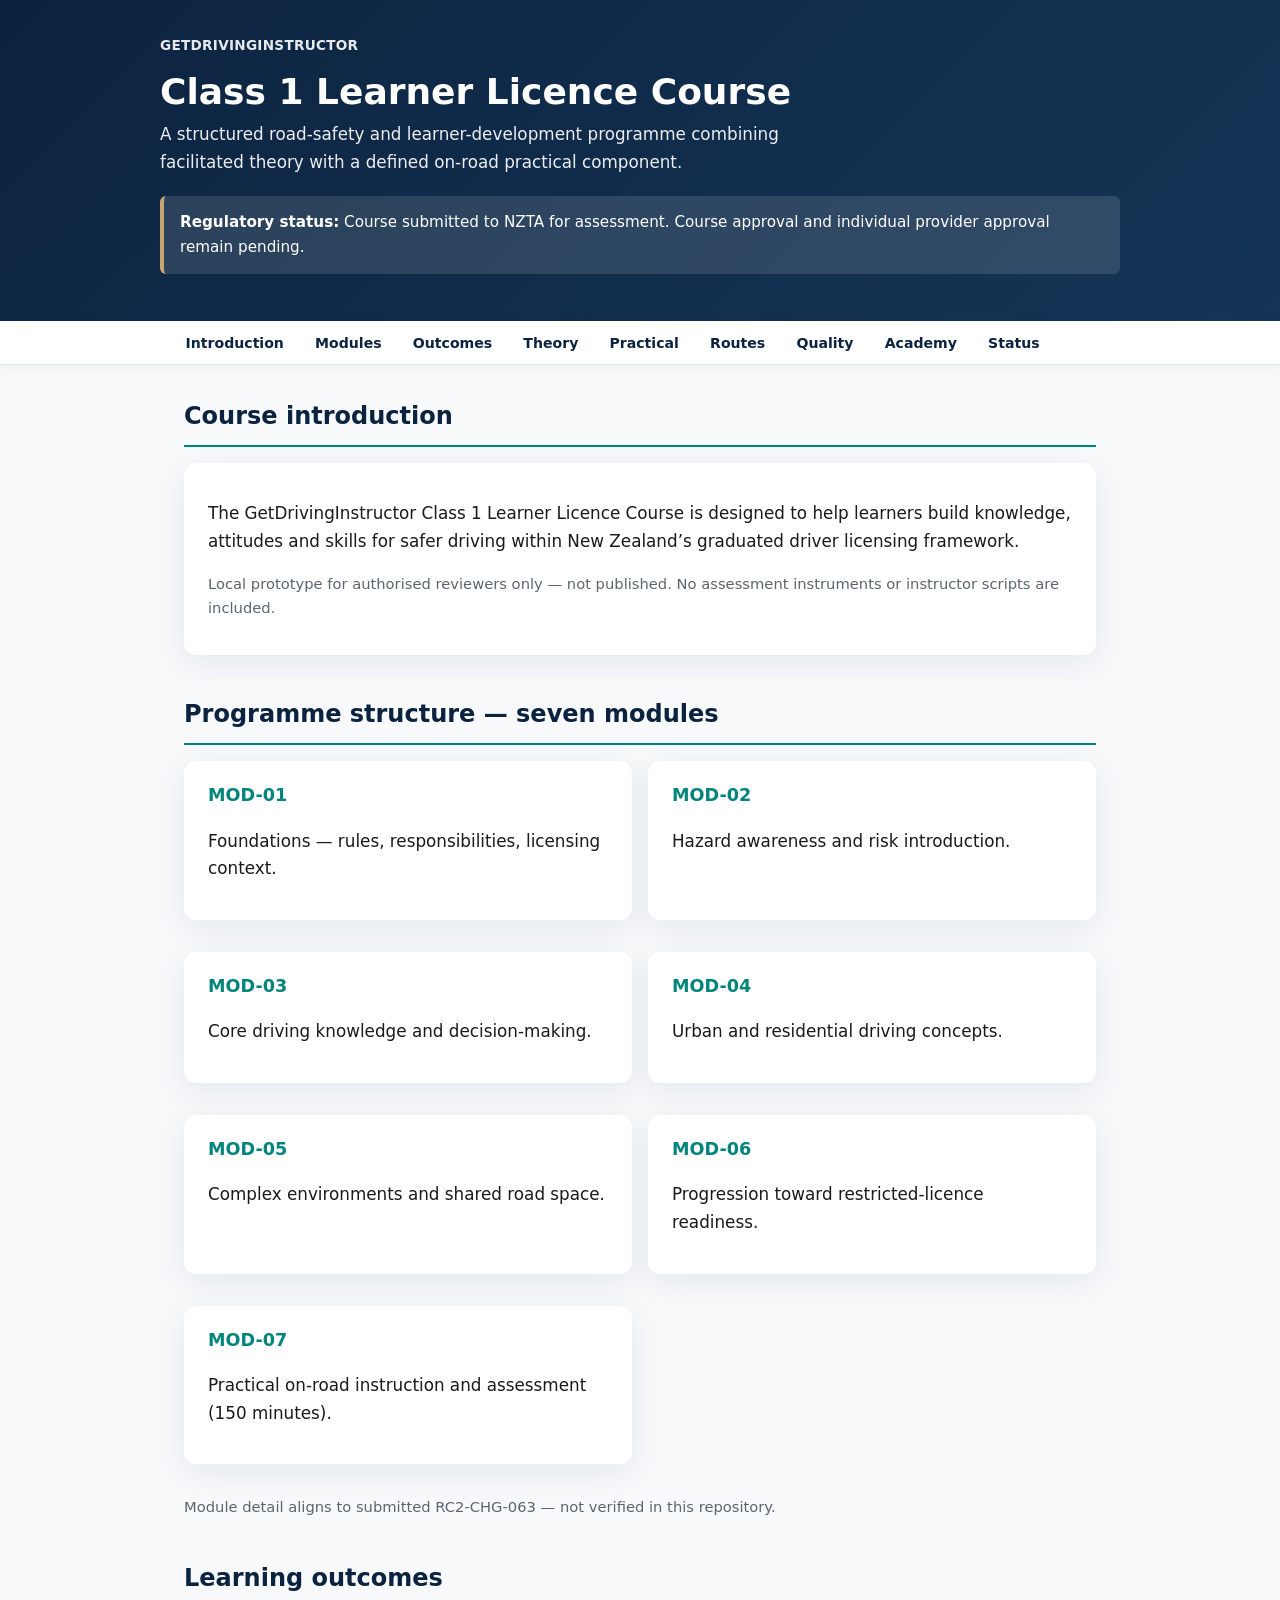
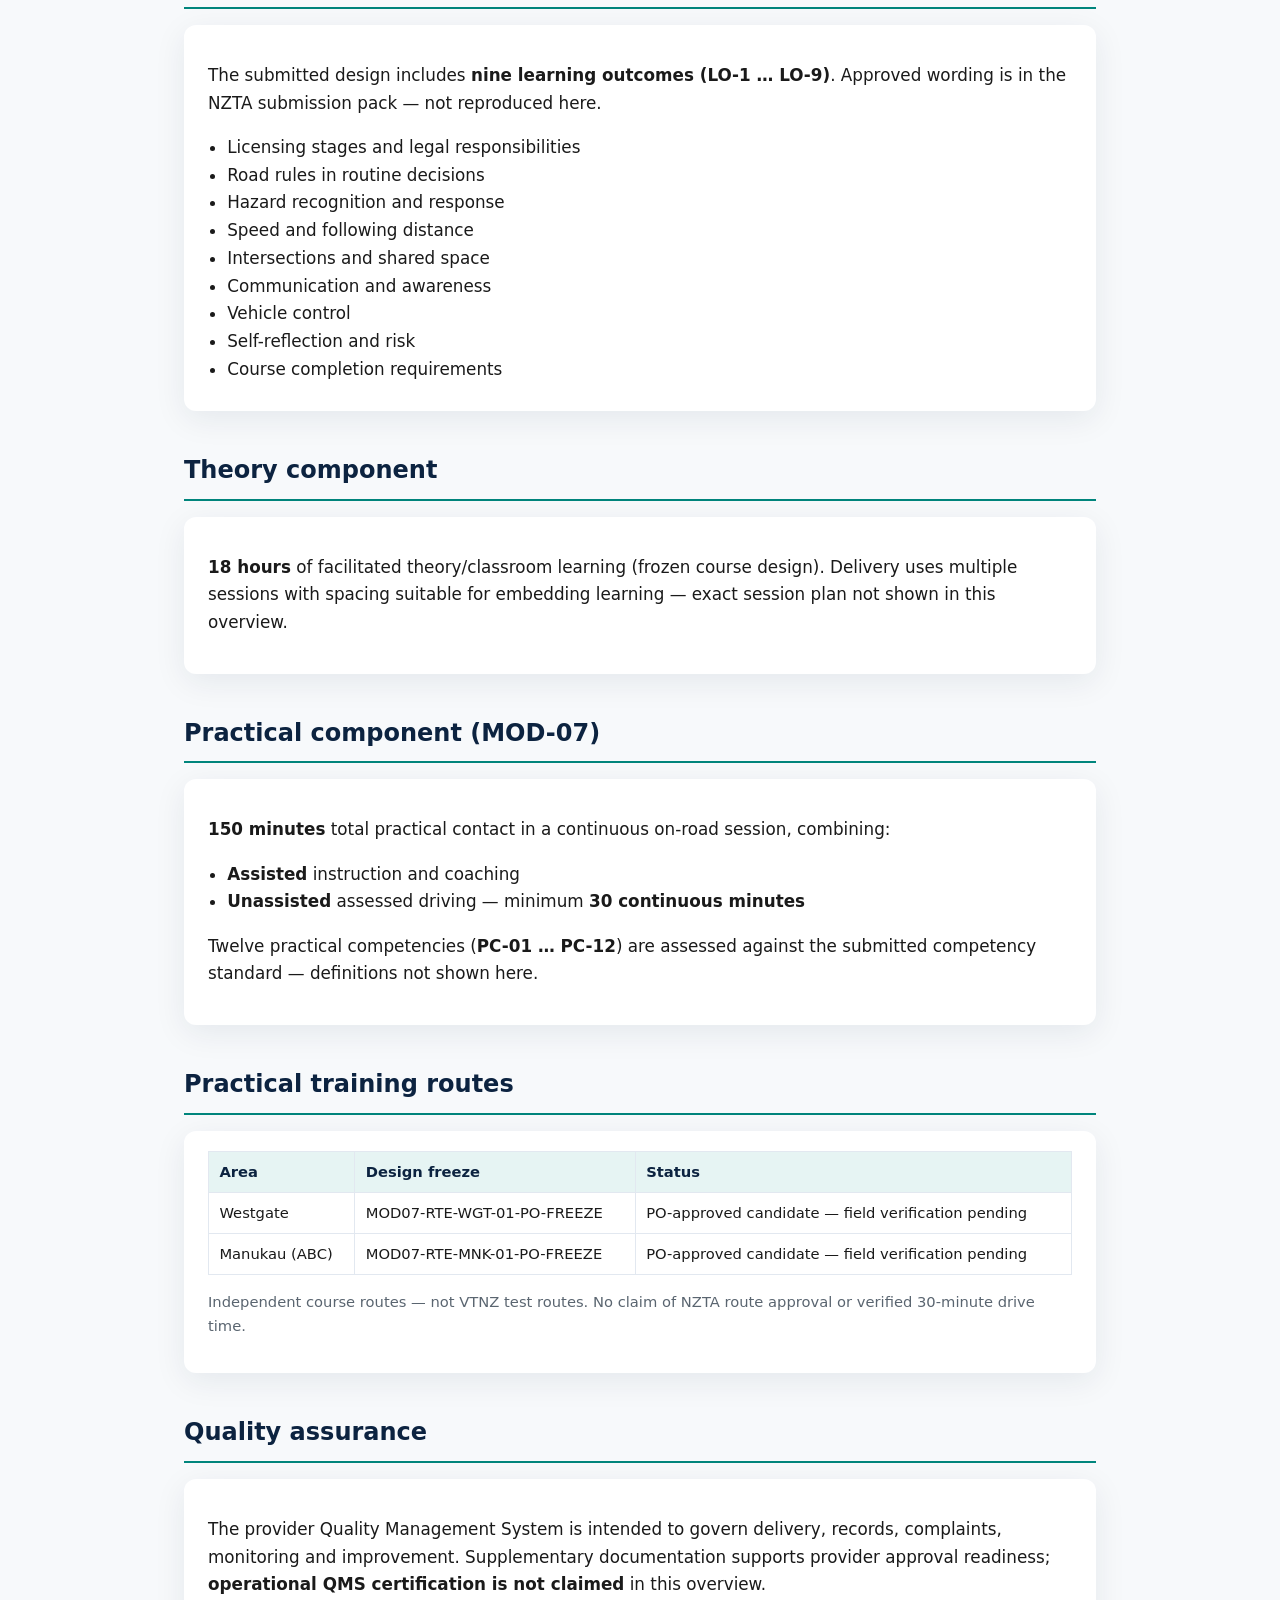
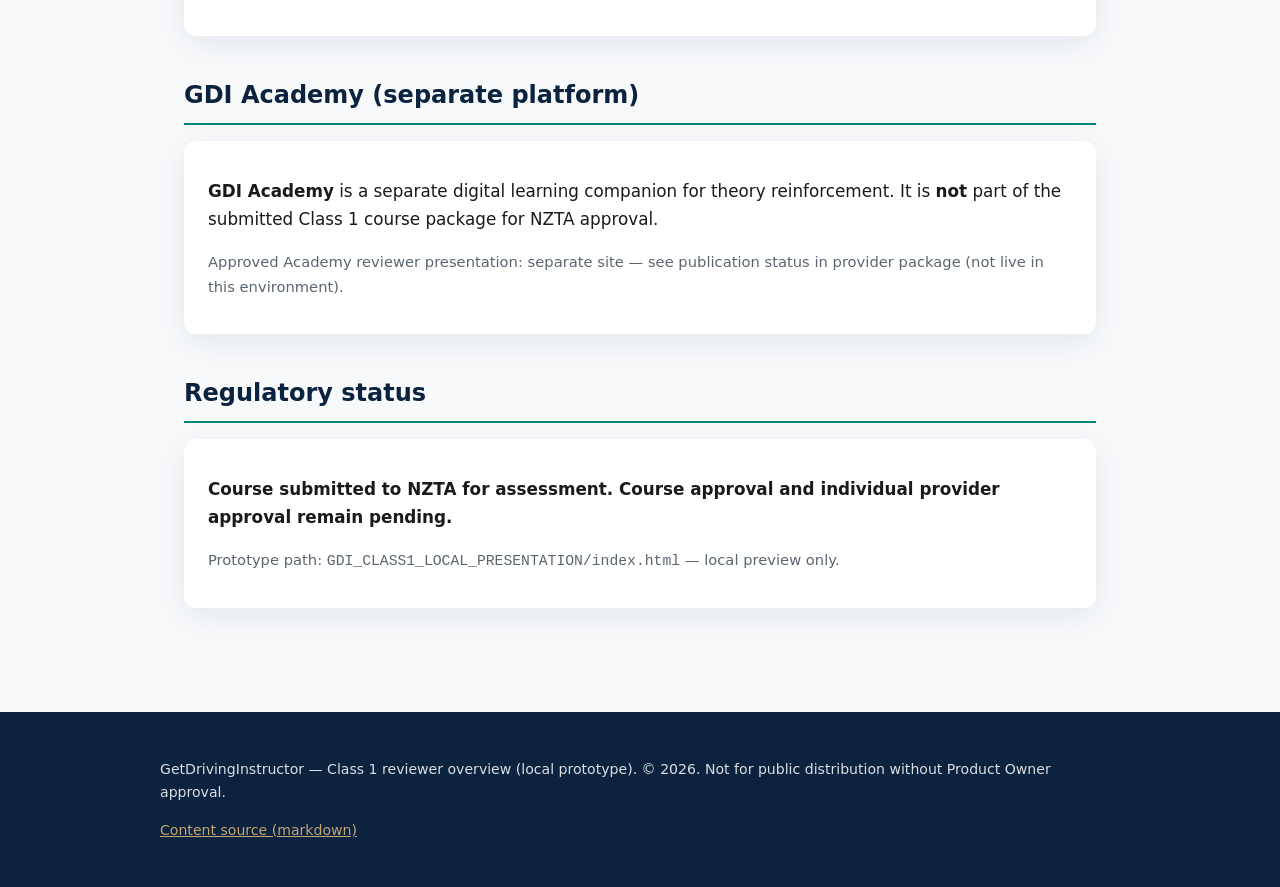
==== index.html @ 41c897e9 "Publish Class 1 course overview presentation (approved 3-file package) Co-authored-by: Cursor <curso" ====
<!DOCTYPE html>
<html lang="en-NZ">
<head>
  <meta charset="utf-8" />
  <meta name="viewport" content="width=device-width, initial-scale=1" />
  <meta name="robots" content="noindex, nofollow" />
  <title>GetDrivingInstructor — Class 1 Learner Licence Course (Reviewer Overview)</title>
  <link rel="stylesheet" href="assets/styles.css" />
</head>
<body>
  <a class="skip-link" href="#main">Skip to content</a>
  <header class="site-header">
    <div class="site-header-inner">
      <p class="brand">GetDrivingInstructor</p>
      <h1>Class 1 Learner Licence Course</h1>
      <p class="tagline">A structured road-safety and learner-development programme combining facilitated theory with a defined on-road practical component.</p>
      <p class="status-banner" role="status"><strong>Regulatory status:</strong> Course submitted to NZTA for assessment. Course approval and individual provider approval remain pending.</p>
    </div>
  </header>
  <nav class="primary-nav" aria-label="Presentation sections">
    <ul>
      <li><a href="#intro">Introduction</a></li>
      <li><a href="#modules">Modules</a></li>
      <li><a href="#outcomes">Outcomes</a></li>
      <li><a href="#theory">Theory</a></li>
      <li><a href="#practical">Practical</a></li>
      <li><a href="#routes">Routes</a></li>
      <li><a href="#qms">Quality</a></li>
      <li><a href="#academy">Academy</a></li>
      <li><a href="#status">Status</a></li>
    </ul>
  </nav>
  <main id="main">
    <section id="intro">
      <h2>Course introduction</h2>
      <div class="card">
        <p>The GetDrivingInstructor Class 1 Learner Licence Course is designed to help learners build knowledge, attitudes and skills for safer driving within New Zealand’s graduated driver licensing framework.</p>
        <p class="muted">Local prototype for authorised reviewers only — not published. No assessment instruments or instructor scripts are included.</p>
      </div>
    </section>
    <section id="modules">
      <h2>Programme structure — seven modules</h2>
      <div class="grid-2">
        <div class="card"><h3>MOD-01</h3><p>Foundations — rules, responsibilities, licensing context.</p></div>
        <div class="card"><h3>MOD-02</h3><p>Hazard awareness and risk introduction.</p></div>
        <div class="card"><h3>MOD-03</h3><p>Core driving knowledge and decision-making.</p></div>
        <div class="card"><h3>MOD-04</h3><p>Urban and residential driving concepts.</p></div>
        <div class="card"><h3>MOD-05</h3><p>Complex environments and shared road space.</p></div>
        <div class="card"><h3>MOD-06</h3><p>Progression toward restricted-licence readiness.</p></div>
        <div class="card"><h3>MOD-07</h3><p>Practical on-road instruction and assessment (150 minutes).</p></div>
      </div>
      <p class="muted">Module detail aligns to submitted RC2-CHG-063 — not verified in this repository.</p>
    </section>
    <section id="outcomes">
      <h2>Learning outcomes</h2>
      <div class="card">
        <p>The submitted design includes <strong>nine learning outcomes (LO-1 … LO-9)</strong>. Approved wording is in the NZTA submission pack — not reproduced here.</p>
        <ul class="compact">
          <li>Licensing stages and legal responsibilities</li>
          <li>Road rules in routine decisions</li>
          <li>Hazard recognition and response</li>
          <li>Speed and following distance</li>
          <li>Intersections and shared space</li>
          <li>Communication and awareness</li>
          <li>Vehicle control</li>
          <li>Self-reflection and risk</li>
          <li>Course completion requirements</li>
        </ul>
      </div>
    </section>
    <section id="theory">
      <h2>Theory component</h2>
      <div class="card">
        <p><strong>18 hours</strong> of facilitated theory/classroom learning (frozen course design). Delivery uses multiple sessions with spacing suitable for embedding learning — exact session plan not shown in this overview.</p>
      </div>
    </section>
    <section id="practical">
      <h2>Practical component (MOD-07)</h2>
      <div class="card">
        <p><strong>150 minutes</strong> total practical contact in a continuous on-road session, combining:</p>
        <ul class="compact">
          <li><strong>Assisted</strong> instruction and coaching</li>
          <li><strong>Unassisted</strong> assessed driving — minimum <strong>30 continuous minutes</strong></li>
        </ul>
        <p>Twelve practical competencies (<strong>PC-01 … PC-12</strong>) are assessed against the submitted competency standard — definitions not shown here.</p>
      </div>
    </section>
    <section id="routes">
      <h2>Practical training routes</h2>
      <div class="card">
        <table>
          <thead><tr><th>Area</th><th>Design freeze</th><th>Status</th></tr></thead>
          <tbody>
            <tr><td>Westgate</td><td>MOD07-RTE-WGT-01-PO-FREEZE</td><td>PO-approved candidate — field verification pending</td></tr>
            <tr><td>Manukau (ABC)</td><td>MOD07-RTE-MNK-01-PO-FREEZE</td><td>PO-approved candidate — field verification pending</td></tr>
          </tbody>
        </table>
        <p class="muted">Independent course routes — not VTNZ test routes. No claim of NZTA route approval or verified 30-minute drive time.</p>
      </div>
    </section>
    <section id="qms">
      <h2>Quality assurance</h2>
      <div class="card">
        <p>The provider Quality Management System is intended to govern delivery, records, complaints, monitoring and improvement. Supplementary documentation supports provider approval readiness; <strong>operational QMS certification is not claimed</strong> in this overview.</p>
      </div>
    </section>
    <section id="academy">
      <h2>GDI Academy (separate platform)</h2>
      <div class="card">
        <p><strong>GDI Academy</strong> is a separate digital learning companion for theory reinforcement. It is <strong>not</strong> part of the submitted Class 1 course package for NZTA approval.</p>
        <p class="muted">Approved Academy reviewer presentation: separate site — see publication status in provider package (not live in this environment).</p>
      </div>
    </section>
    <section id="status">
      <h2>Regulatory status</h2>
      <div class="card">
        <p><strong>Course submitted to NZTA for assessment. Course approval and individual provider approval remain pending.</strong></p>
        <p class="muted">Prototype path: <code>GDI_CLASS1_LOCAL_PRESENTATION/index.html</code> — local preview only.</p>
      </div>
    </section>
  </main>
  <footer class="site-footer">
    <div class="site-footer-inner">
      <p>GetDrivingInstructor — Class 1 reviewer overview (local prototype). &copy; 2026. Not for public distribution without Product Owner approval.</p>
      <p><a href="../docs/nzta/class1/provider-approval/QMS_PRESENTATION_007/GDI_CLASS1_PRESENTATION_CONTENT.md">Content source (markdown)</a></p>
    </div>
  </footer>
</body>
</html>
---- assets/styles.css ----
:root {
  --gdi-navy: #0c2340;
  --gdi-teal: #00857c;
  --gdi-teal-light: #e6f4f3;
  --gdi-gold: #c5a572;
  --gdi-text: #1a1a1a;
  --gdi-muted: #5a6570;
  --gdi-bg: #f7f9fb;
  --gdi-card: #ffffff;
  --gdi-radius: 12px;
  --gdi-shadow: 0 8px 32px rgba(12, 35, 64, 0.08);
  --gdi-max: 960px;
  --gdi-font: "Segoe UI", system-ui, -apple-system, Roboto, "Helvetica Neue", Arial, sans-serif;
}

*,
*::before,
*::after {
  box-sizing: border-box;
}

html {
  scroll-behavior: smooth;
}

body {
  margin: 0;
  font-family: var(--gdi-font);
  font-size: 1.05rem;
  line-height: 1.65;
  color: var(--gdi-text);
  background: var(--gdi-bg);
}

.skip-link {
  position: absolute;
  left: -999px;
  top: 0;
  background: var(--gdi-teal);
  color: #fff;
  padding: 0.5rem 1rem;
  z-index: 1000;
}

.skip-link:focus {
  left: 0;
}

.site-header {
  background: linear-gradient(135deg, var(--gdi-navy) 0%, #153556 100%);
  color: #fff;
  padding: 1.25rem 1.5rem 2rem;
}

.site-header-inner {
  max-width: var(--gdi-max);
  margin: 0 auto;
}

.brand {
  font-weight: 700;
  letter-spacing: 0.02em;
  font-size: 0.85rem;
  text-transform: uppercase;
  opacity: 0.9;
}

.site-header h1 {
  margin: 0.35rem 0 0.5rem;
  font-size: clamp(1.5rem, 4vw, 2.25rem);
  line-height: 1.2;
  font-weight: 700;
}

.tagline {
  margin: 0;
  max-width: 42rem;
  opacity: 0.92;
  font-size: 1.05rem;
}

.status-banner {
  margin-top: 1.25rem;
  padding: 0.85rem 1rem;
  background: rgba(255, 255, 255, 0.12);
  border-left: 4px solid var(--gdi-gold);
  border-radius: 6px;
  font-size: 0.95rem;
}

nav.primary-nav {
  position: sticky;
  top: 0;
  z-index: 100;
  background: var(--gdi-card);
  border-bottom: 1px solid #e2e8f0;
  box-shadow: 0 2px 8px rgba(0, 0, 0, 0.04);
}

nav.primary-nav ul {
  list-style: none;
  margin: 0 auto;
  padding: 0.5rem 1rem;
  max-width: var(--gdi-max);
  display: flex;
  flex-wrap: wrap;
  gap: 0.35rem 0.75rem;
}

nav.primary-nav a {
  color: var(--gdi-navy);
  text-decoration: none;
  font-size: 0.88rem;
  font-weight: 600;
  padding: 0.35rem 0.6rem;
  border-radius: 6px;
}

nav.primary-nav a:hover,
nav.primary-nav a:focus {
  background: var(--gdi-teal-light);
  color: var(--gdi-teal);
  outline: none;
}

main {
  max-width: var(--gdi-max);
  margin: 0 auto;
  padding: 2rem 1.5rem 4rem;
}

section {
  margin-bottom: 2.5rem;
  scroll-margin-top: 4.5rem;
}

section h2 {
  color: var(--gdi-navy);
  font-size: 1.5rem;
  margin: 0 0 1rem;
  padding-bottom: 0.5rem;
  border-bottom: 2px solid var(--gdi-teal);
}

.card {
  background: var(--gdi-card);
  border-radius: var(--gdi-radius);
  padding: 1.25rem 1.5rem;
  box-shadow: var(--gdi-shadow);
  margin-bottom: 1rem;
}

.card h3 {
  margin-top: 0;
  color: var(--gdi-teal);
  font-size: 1.1rem;
}

ul.compact {
  padding-left: 1.2rem;
  margin: 0.5rem 0;
}

.muted {
  color: var(--gdi-muted);
  font-size: 0.92rem;
}

.grid-2 {
  display: grid;
  gap: 1rem;
}

@media (min-width: 640px) {
  .grid-2 {
    grid-template-columns: 1fr 1fr;
  }
}

table {
  width: 100%;
  border-collapse: collapse;
  font-size: 0.92rem;
}

th,
td {
  border: 1px solid #e2e8f0;
  padding: 0.5rem 0.65rem;
  text-align: left;
}

th {
  background: var(--gdi-teal-light);
  color: var(--gdi-navy);
}

.site-footer {
  background: var(--gdi-navy);
  color: rgba(255, 255, 255, 0.85);
  padding: 2rem 1.5rem;
  font-size: 0.88rem;
}

.site-footer-inner {
  max-width: var(--gdi-max);
  margin: 0 auto;
}

.site-footer a {
  color: var(--gdi-gold);
}
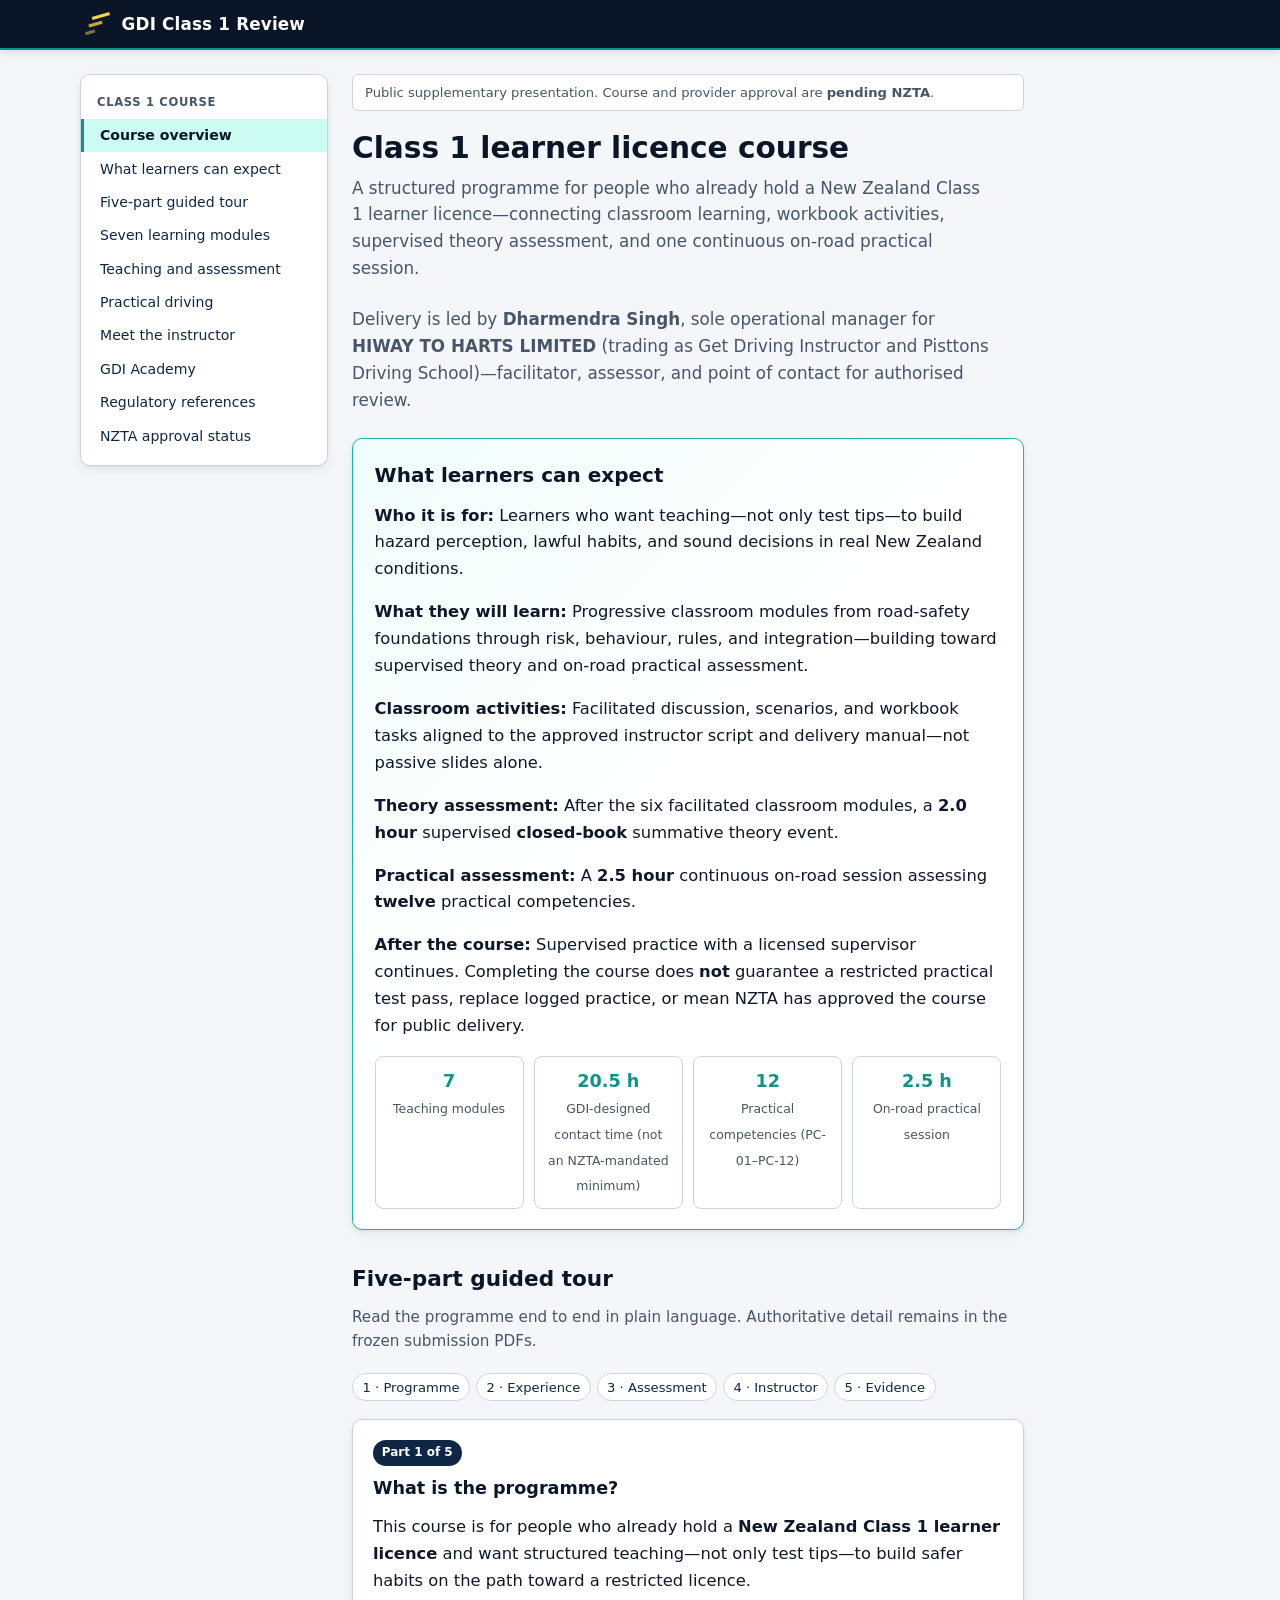
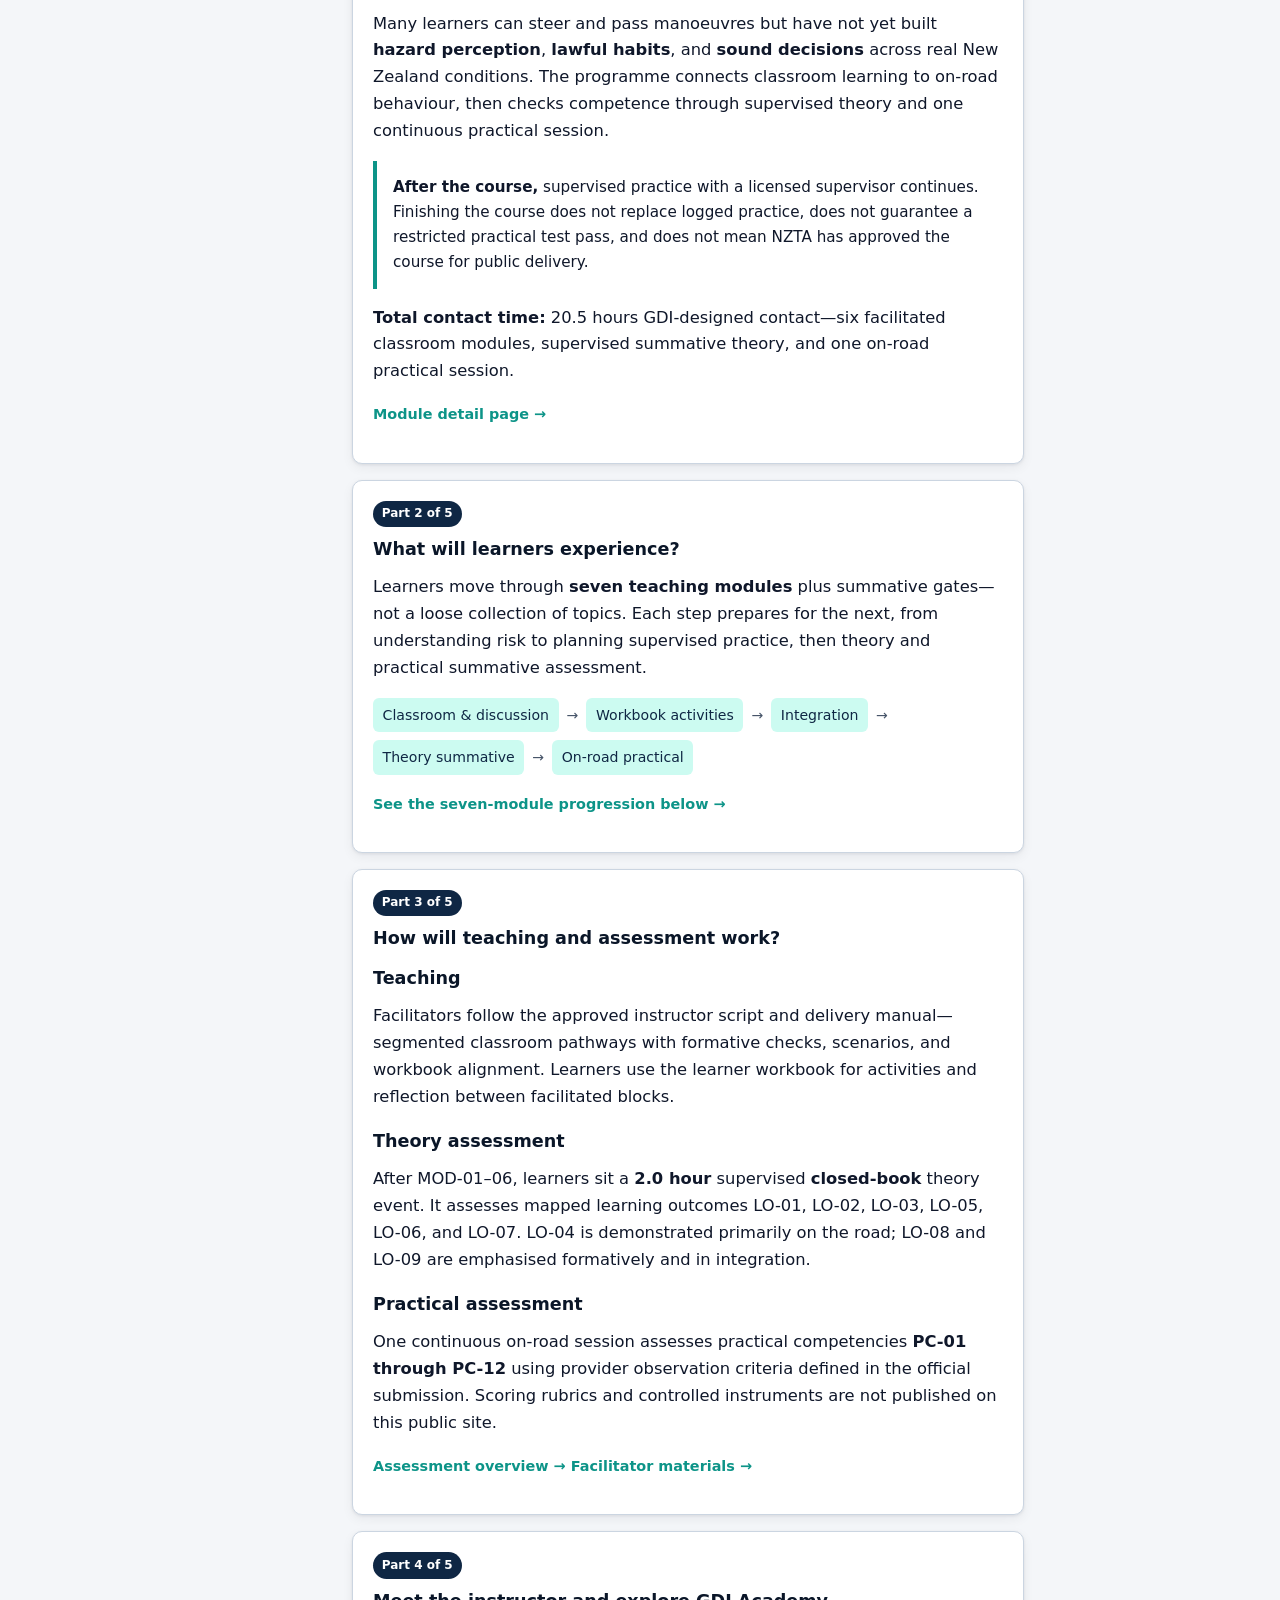
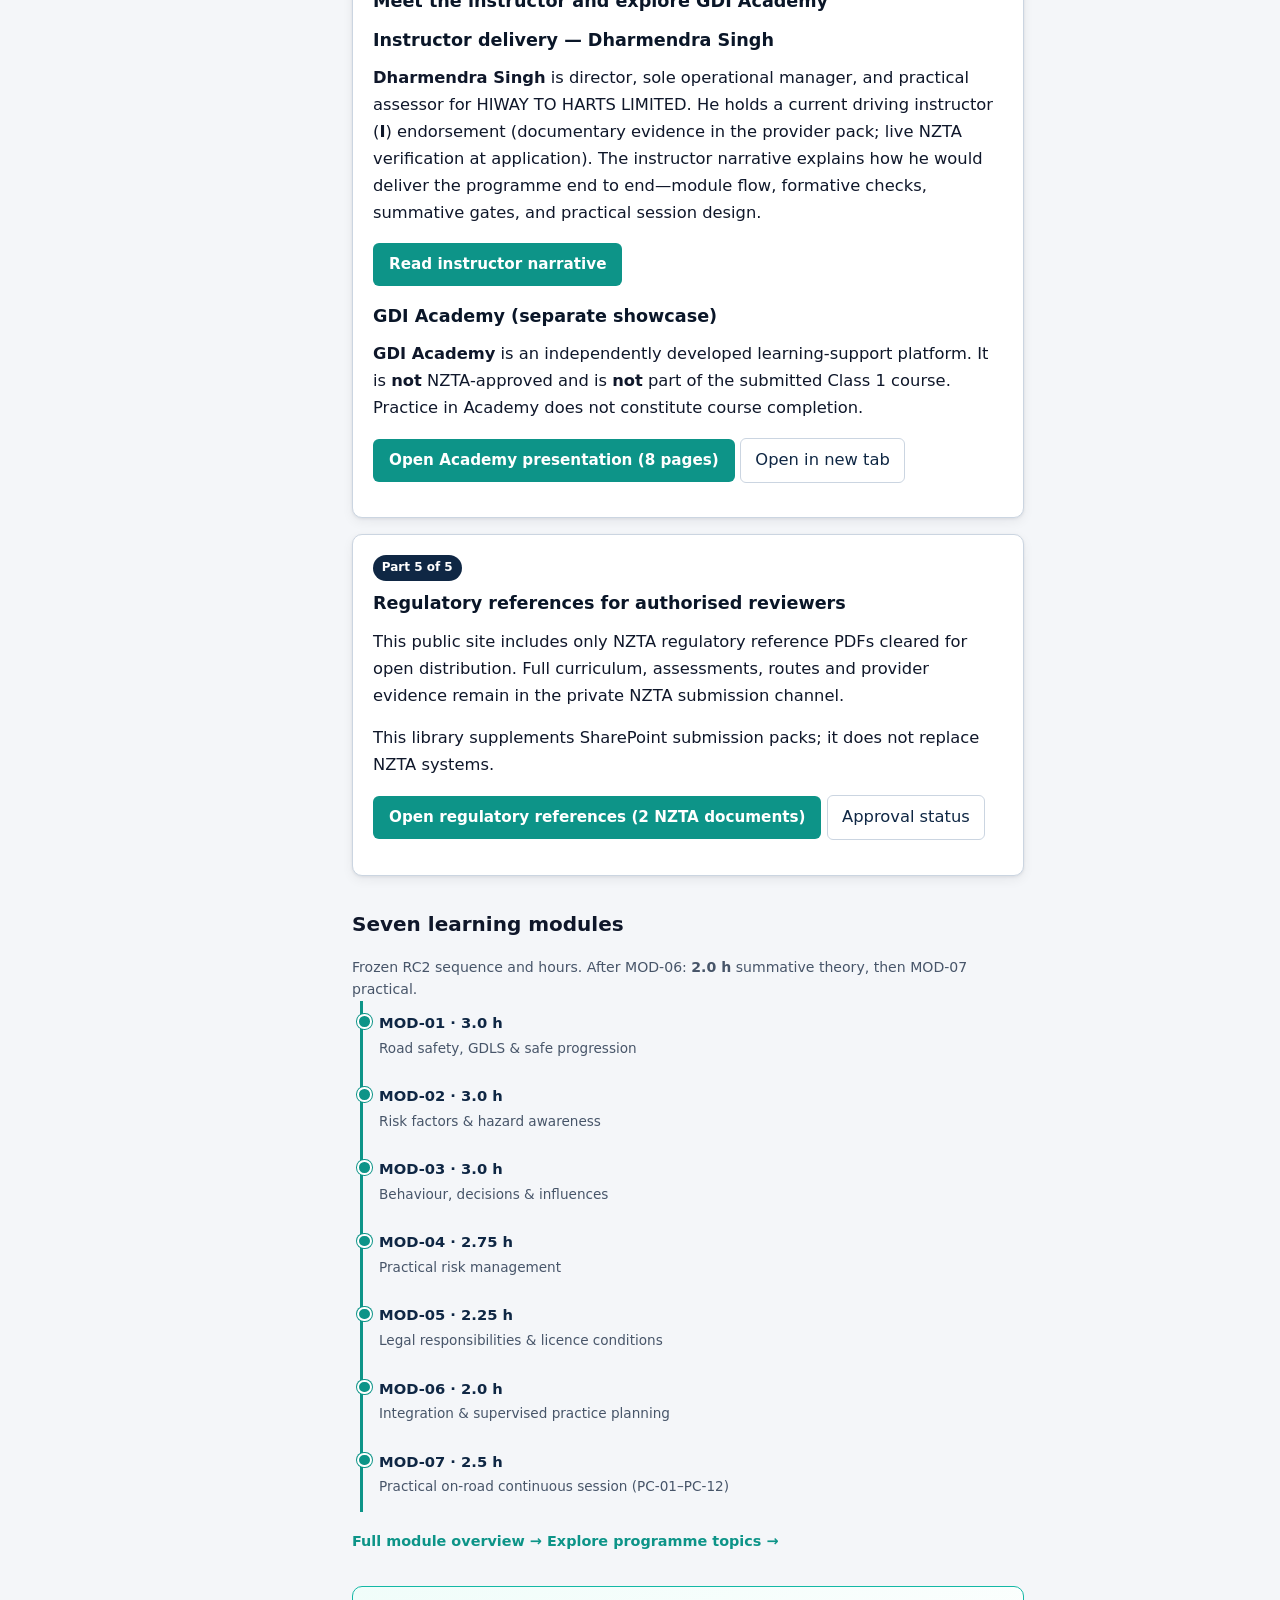
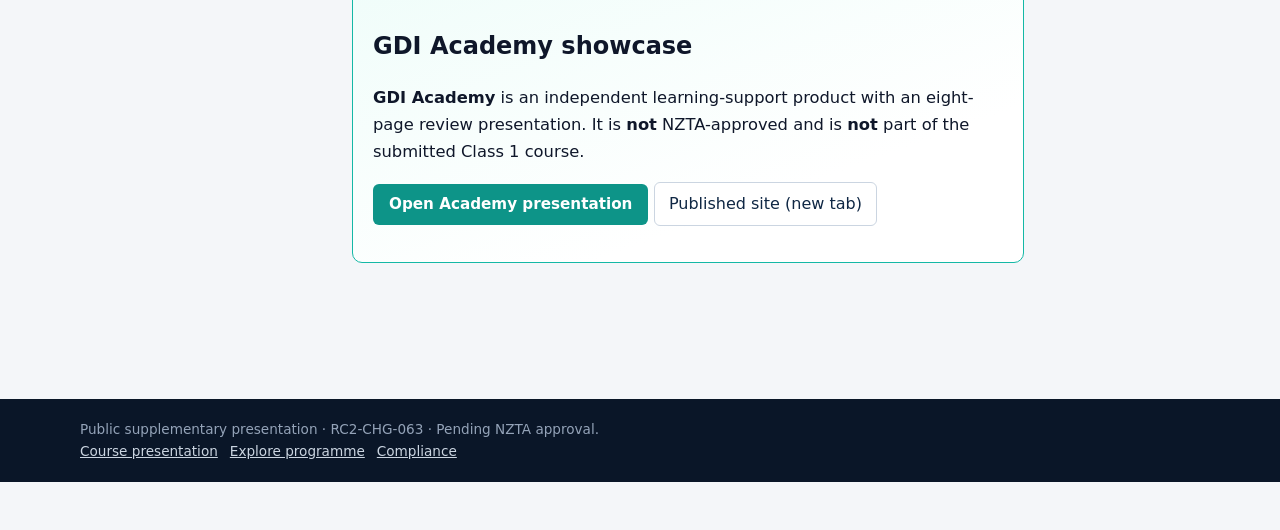
==== commit 6e03c8e2: "Publish WP-034 public-safe Class 1 review presentation. Replace the three-file overview with the con" ====
--- a/index.html
+++ b/index.html
@@ -1,129 +1,157 @@
 <!DOCTYPE html>
 <html lang="en-NZ">
 <head>
-  <meta charset="utf-8" />
-  <meta name="viewport" content="width=device-width, initial-scale=1" />
-  <meta name="robots" content="noindex, nofollow" />
-  <title>GetDrivingInstructor — Class 1 Learner Licence Course (Reviewer Overview)</title>
-  <link rel="stylesheet" href="assets/styles.css" />
+  <meta charset="utf-8">
+  <meta name="viewport" content="width=device-width, initial-scale=1">
+  <title>Start here — GDI Class 1 NZTA Review</title>
+  <link rel="stylesheet" href="assets/css/main.css">
+  <link rel="stylesheet" href="assets/css/portal.css">
+  <link rel="stylesheet" href="assets/css/premium.css">
+  <link rel="stylesheet" href="assets/css/ux031.css">
+  <link rel="stylesheet" href="assets/css/ux032.css">
+  <link rel="stylesheet" href="assets/css/ux033.css">
 </head>
-<body>
+<body class="premium-portal page-home">
   <a class="skip-link" href="#main">Skip to content</a>
-  <header class="site-header">
-    <div class="site-header-inner">
-      <p class="brand">GetDrivingInstructor</p>
-      <h1>Class 1 Learner Licence Course</h1>
-      <p class="tagline">A structured road-safety and learner-development programme combining facilitated theory with a defined on-road practical component.</p>
-      <p class="status-banner" role="status"><strong>Regulatory status:</strong> Course submitted to NZTA for assessment. Course approval and individual provider approval remain pending.</p>
+  <header class="site-header site-header--compact">
+    <div class="wrap header-bar">
+      <a class="brand-lockup" href="index.html">
+        <img class="brand-logo" src="assets/brand/gdi-logo.svg" alt="" width="32" height="32">
+        <span>GDI Class 1 Review</span>
+      </a>
     </div>
   </header>
-  <nav class="primary-nav" aria-label="Presentation sections">
-    <ul>
-      <li><a href="#intro">Introduction</a></li>
-      <li><a href="#modules">Modules</a></li>
-      <li><a href="#outcomes">Outcomes</a></li>
-      <li><a href="#theory">Theory</a></li>
-      <li><a href="#practical">Practical</a></li>
-      <li><a href="#routes">Routes</a></li>
-      <li><a href="#qms">Quality</a></li>
-      <li><a href="#academy">Academy</a></li>
-      <li><a href="#status">Status</a></li>
-    </ul>
-  </nav>
-  <main id="main">
-    <section id="intro">
-      <h2>Course introduction</h2>
-      <div class="card">
-        <p>The GetDrivingInstructor Class 1 Learner Licence Course is designed to help learners build knowledge, attitudes and skills for safer driving within New Zealand’s graduated driver licensing framework.</p>
-        <p class="muted">Local prototype for authorised reviewers only — not published. No assessment instruments or instructor scripts are included.</p>
+  <main id="main" class="wrap content-page">
+    <div class="portal-shell">
+      <button type="button" class="sidebar-toggle" aria-expanded="false" aria-controls="course-sidebar">Course menu</button>
+      <aside id="course-sidebar" class="course-sidebar" aria-label="Course navigation">
+  <p class="course-sidebar__label">Class 1 course</p>
+  <ul><li><a href="index.html#course-overview" class="sidebar-link is-active" data-nav="overview">Course overview</a></li><li><a href="index.html#course-expectations" class="sidebar-link" data-nav="expectations">What learners can expect</a></li><li><a href="index.html#guided-tour" class="sidebar-link" data-nav="guided-tour">Five-part guided tour</a></li><li><a href="index.html#module-progression" class="sidebar-link" data-nav="modules">Seven learning modules</a></li><li><a href="index.html#part-3" class="sidebar-link" data-nav="teaching">Teaching and assessment</a></li><li><a href="routes-evidence.html" class="sidebar-link">Practical driving</a></li><li><a href="instructor-review.html" class="sidebar-link">Meet the instructor</a></li><li><a href="academy-presentation.html" class="sidebar-link">GDI Academy</a></li><li><a href="document-library.html" class="sidebar-link">Regulatory references</a></li><li><a href="nzta-status.html" class="sidebar-link">NZTA approval status</a></li></ul>
+</aside>
+      <div class="portal-content">
+        
+        
+<p class="reg-notice" role="status">Public supplementary presentation. Course and provider approval are <strong>pending NZTA</strong>.</p>
+<section id="course-overview" data-sidebar-section="overview" class="home-intro">
+  <h1>Class 1 learner licence course</h1>
+  <p class="home-lead">A structured programme for people who already hold a New Zealand Class 1 learner licence—connecting classroom learning, workbook activities, supervised theory assessment, and one continuous on-road practical session.</p>
+  <p class="home-lead">Delivery is led by <strong>Dharmendra Singh</strong>, sole operational manager for <strong>HIWAY TO HARTS LIMITED</strong> (trading as Get Driving Instructor and Pisttons Driving School)—facilitator, assessor, and point of contact for authorised review.</p>
+</section>
+<section id="course-expectations" data-sidebar-section="expectations" class="expectations-highlight" aria-labelledby="expectations-heading">
+  <h2 id="expectations-heading">What learners can expect</h2>
+  <div class="prose">
+    <p><strong>Who it is for:</strong> Learners who want teaching—not only test tips—to build hazard perception, lawful habits, and sound decisions in real New Zealand conditions.</p>
+    <p><strong>What they will learn:</strong> Progressive classroom modules from road-safety foundations through risk, behaviour, rules, and integration—building toward supervised theory and on-road practical assessment.</p>
+    <p><strong>Classroom activities:</strong> Facilitated discussion, scenarios, and workbook tasks aligned to the approved instructor script and delivery manual—not passive slides alone.</p>
+    <p><strong>Theory assessment:</strong> After the six facilitated classroom modules, a <strong>2.0 hour</strong> supervised <strong>closed-book</strong> summative theory event.</p>
+    <p><strong>Practical assessment:</strong> A <strong>2.5 hour</strong> continuous on-road session assessing <strong>twelve</strong> practical competencies.</p>
+    <p><strong>After the course:</strong> Supervised practice with a licensed supervisor continues. Completing the course does <strong>not</strong> guarantee a restricted practical test pass, replace logged practice, or mean NZTA has approved the course for public delivery.</p>
+  </div>
+  <div class="expectations-stats" aria-label="Verified programme figures">
+    <div><strong>7</strong><span>Teaching modules</span></div>
+    <div><strong>20.5 h</strong><span>GDI-designed contact time (not an NZTA-mandated minimum)</span></div>
+    <div><strong>12</strong><span>Practical competencies (PC-01–PC-12)</span></div>
+    <div><strong>2.5 h</strong><span>On-road practical session</span></div>
+  </div>
+</section>
+<section id="guided-tour" data-sidebar-section="guided-tour" class="guided-tour" aria-labelledby="guided-tour-heading">
+  <h2 id="guided-tour-heading">Five-part guided tour</h2>
+  <p class="guided-tour__lead">Read the programme end to end in plain language. Authoritative detail remains in the frozen submission PDFs.</p>
+  <ul class="tour-step-nav" aria-label="Jump to tour part">
+    <li><a href="#part-1">1 · Programme</a></li>
+    <li><a href="#part-2">2 · Experience</a></li>
+    <li><a href="#part-3">3 · Assessment</a></li>
+    <li><a href="#part-4">4 · Instructor</a></li>
+    <li><a href="#part-5">5 · Evidence</a></li>
+  </ul>
+<article class="tour-card prose" id="part-1">
+  <span class="tour-card__badge">Part 1 of 5</span>
+  <h3>What is the programme?</h3>
+  <p>This course is for people who already hold a <strong>New Zealand Class 1 learner licence</strong> and want structured teaching—not only test tips—to build safer habits on the path toward a restricted licence.</p>
+  <p>Many learners can steer and pass manoeuvres but have not yet built <strong>hazard perception</strong>, <strong>lawful habits</strong>, and <strong>sound decisions</strong> across real New Zealand conditions. The programme connects classroom learning to on-road behaviour, then checks competence through supervised theory and one continuous practical session.</p>
+  <div class="callout">
+    <strong>After the course,</strong> supervised practice with a licensed supervisor continues. Finishing the course does not replace logged practice, does not guarantee a restricted practical test pass, and does not mean NZTA has approved the course for public delivery.
+  </div>
+  <p><strong>Total contact time:</strong> 20.5 hours GDI-designed contact—six facilitated classroom modules, supervised summative theory, and one on-road practical session.</p>
+  <p><a class="btn-text" href="course-overview.html">Module detail page →</a></p>
+</article>
+<article class="tour-card prose" id="part-2">
+  <span class="tour-card__badge">Part 2 of 5</span>
+  <h3>What will learners experience?</h3>
+  <p>Learners move through <strong>seven teaching modules</strong> plus summative gates—not a loose collection of topics. Each step prepares for the next, from understanding risk to planning supervised practice, then theory and practical summative assessment.</p>
+  <div class="diagram-flow" aria-hidden="true">
+    <span>Classroom &amp; discussion</span><span class="arrow">→</span>
+    <span>Workbook activities</span><span class="arrow">→</span>
+    <span>Integration</span><span class="arrow">→</span>
+    <span>Theory summative</span><span class="arrow">→</span>
+    <span>On-road practical</span>
+  </div>
+  <p><a class="btn-text" href="#module-progression">See the seven-module progression below →</a></p>
+</article>
+<article class="tour-card prose" id="part-3" data-sidebar-section="teaching">
+  <span class="tour-card__badge">Part 3 of 5</span>
+  <h3>How will teaching and assessment work?</h3>
+  <h3>Teaching</h3>
+  <p>Facilitators follow the approved instructor script and delivery manual—segmented classroom pathways with formative checks, scenarios, and workbook alignment. Learners use the learner workbook for activities and reflection between facilitated blocks.</p>
+  <h3>Theory assessment</h3>
+  <p>After MOD-01–06, learners sit a <strong>2.0 hour</strong> supervised <strong>closed-book</strong> theory event. It assesses mapped learning outcomes LO-01, LO-02, LO-03, LO-05, LO-06, and LO-07. LO-04 is demonstrated primarily on the road; LO-08 and LO-09 are emphasised formatively and in integration.</p>
+  <h3>Practical assessment</h3>
+  <p>One continuous on-road session assesses practical competencies <strong>PC-01 through PC-12</strong> using provider observation criteria defined in the official submission. Scoring rubrics and controlled instruments are not published on this public site.</p>
+  <p><a class="btn-text" href="assessment-overview.html">Assessment overview →</a>
+  <a class="btn-text" href="curriculum.html">Facilitator materials →</a></p>
+</article>
+<article class="tour-card prose" id="part-4">
+  <span class="tour-card__badge">Part 4 of 5</span>
+  <h3>Meet the instructor and explore GDI Academy</h3>
+  <h3>Instructor delivery — Dharmendra Singh</h3>
+  <p><strong>Dharmendra Singh</strong> is director, sole operational manager, and practical assessor for HIWAY TO HARTS LIMITED. He holds a current driving instructor (<strong>I</strong>) endorsement (documentary evidence in the provider pack; live NZTA verification at application). The instructor narrative explains how he would deliver the programme end to end—module flow, formative checks, summative gates, and practical session design.</p>
+  <p><a class="btn-primary" href="instructor-review.html">Read instructor narrative</a>
+  </p>
+  <h3>GDI Academy (separate showcase)</h3>
+  <p><strong>GDI Academy</strong> is an independently developed learning-support platform. It is <strong>not</strong> NZTA-approved and is <strong>not</strong> part of the submitted Class 1 course. Practice in Academy does not constitute course completion.</p>
+  <p><a class="btn-primary" href="academy-presentation.html">Open Academy presentation (8 pages)</a>
+  <a class="btn-secondary" href="https://dammy78.github.io/gdi-academy-review-presentation/" target="_blank" rel="noopener noreferrer">Open in new tab</a></p>
+</article>
+<article class="tour-card prose" id="part-5">
+  <span class="tour-card__badge">Part 5 of 5</span>
+  <h3>Regulatory references for authorised reviewers</h3>
+  <p>This public site includes only NZTA regulatory reference PDFs cleared for open distribution. Full curriculum, assessments, routes and provider evidence remain in the private NZTA submission channel.</p>
+  <p>This library supplements SharePoint submission packs; it does not replace NZTA systems.</p>
+  <p><a class="btn-primary" href="document-library.html">Open regulatory references (2 NZTA documents)</a>
+  <a class="btn-secondary" href="nzta-status.html">Approval status</a></p>
+</article>
+</section>
+<section id="module-progression" data-sidebar-section="modules" class="module-progression-visual" aria-labelledby="progression-heading">
+  <h2 id="progression-heading">Seven learning modules</h2>
+  <p class="module-track__note">Frozen RC2 sequence and hours. After MOD-06: <strong>2.0 h</strong> summative theory, then MOD-07 practical.</p>
+  <div class="progression-rail">
+    <div class="progression-rail__step"><strong>MOD-01 · 3.0 h</strong><span>Road safety, GDLS &amp; safe progression</span></div>
+    <div class="progression-rail__step"><strong>MOD-02 · 3.0 h</strong><span>Risk factors &amp; hazard awareness</span></div>
+    <div class="progression-rail__step"><strong>MOD-03 · 3.0 h</strong><span>Behaviour, decisions &amp; influences</span></div>
+    <div class="progression-rail__step"><strong>MOD-04 · 2.75 h</strong><span>Practical risk management</span></div>
+    <div class="progression-rail__step"><strong>MOD-05 · 2.25 h</strong><span>Legal responsibilities &amp; licence conditions</span></div>
+    <div class="progression-rail__step"><strong>MOD-06 · 2.0 h</strong><span>Integration &amp; supervised practice planning</span></div>
+    <div class="progression-rail__step"><strong>MOD-07 · 2.5 h</strong><span>Practical on-road continuous session (PC-01–PC-12)</span></div>
+  </div>
+  <p><a class="btn-text" href="course-overview.html#modules">Full module overview →</a>
+  <a class="btn-text" href="explore.html">Explore programme topics →</a></p>
+</section>
+<section id="academy-showcase" class="academy-showcase-panel" aria-labelledby="academy-showcase-heading">
+  <h2 id="academy-showcase-heading">GDI Academy showcase</h2>
+  <p class="prose"><strong>GDI Academy</strong> is an independent learning-support product with an eight-page review presentation. It is <strong>not</strong> NZTA-approved and is <strong>not</strong> part of the submitted Class 1 course.</p>
+  <p><a class="btn-primary" href="academy-presentation.html">Open Academy presentation</a>
+  <a class="btn-secondary" href="https://dammy78.github.io/gdi-academy-review-presentation/" target="_blank" rel="noopener noreferrer">Published site (new tab)</a></p>
+</section>
+
       </div>
-    </section>
-    <section id="modules">
-      <h2>Programme structure — seven modules</h2>
-      <div class="grid-2">
-        <div class="card"><h3>MOD-01</h3><p>Foundations — rules, responsibilities, licensing context.</p></div>
-        <div class="card"><h3>MOD-02</h3><p>Hazard awareness and risk introduction.</p></div>
-        <div class="card"><h3>MOD-03</h3><p>Core driving knowledge and decision-making.</p></div>
-        <div class="card"><h3>MOD-04</h3><p>Urban and residential driving concepts.</p></div>
-        <div class="card"><h3>MOD-05</h3><p>Complex environments and shared road space.</p></div>
-        <div class="card"><h3>MOD-06</h3><p>Progression toward restricted-licence readiness.</p></div>
-        <div class="card"><h3>MOD-07</h3><p>Practical on-road instruction and assessment (150 minutes).</p></div>
-      </div>
-      <p class="muted">Module detail aligns to submitted RC2-CHG-063 — not verified in this repository.</p>
-    </section>
-    <section id="outcomes">
-      <h2>Learning outcomes</h2>
-      <div class="card">
-        <p>The submitted design includes <strong>nine learning outcomes (LO-1 … LO-9)</strong>. Approved wording is in the NZTA submission pack — not reproduced here.</p>
-        <ul class="compact">
-          <li>Licensing stages and legal responsibilities</li>
-          <li>Road rules in routine decisions</li>
-          <li>Hazard recognition and response</li>
-          <li>Speed and following distance</li>
-          <li>Intersections and shared space</li>
-          <li>Communication and awareness</li>
-          <li>Vehicle control</li>
-          <li>Self-reflection and risk</li>
-          <li>Course completion requirements</li>
-        </ul>
-      </div>
-    </section>
-    <section id="theory">
-      <h2>Theory component</h2>
-      <div class="card">
-        <p><strong>18 hours</strong> of facilitated theory/classroom learning (frozen course design). Delivery uses multiple sessions with spacing suitable for embedding learning — exact session plan not shown in this overview.</p>
-      </div>
-    </section>
-    <section id="practical">
-      <h2>Practical component (MOD-07)</h2>
-      <div class="card">
-        <p><strong>150 minutes</strong> total practical contact in a continuous on-road session, combining:</p>
-        <ul class="compact">
-          <li><strong>Assisted</strong> instruction and coaching</li>
-          <li><strong>Unassisted</strong> assessed driving — minimum <strong>30 continuous minutes</strong></li>
-        </ul>
-        <p>Twelve practical competencies (<strong>PC-01 … PC-12</strong>) are assessed against the submitted competency standard — definitions not shown here.</p>
-      </div>
-    </section>
-    <section id="routes">
-      <h2>Practical training routes</h2>
-      <div class="card">
-        <table>
-          <thead><tr><th>Area</th><th>Design freeze</th><th>Status</th></tr></thead>
-          <tbody>
-            <tr><td>Westgate</td><td>MOD07-RTE-WGT-01-PO-FREEZE</td><td>PO-approved candidate — field verification pending</td></tr>
-            <tr><td>Manukau (ABC)</td><td>MOD07-RTE-MNK-01-PO-FREEZE</td><td>PO-approved candidate — field verification pending</td></tr>
-          </tbody>
-        </table>
-        <p class="muted">Independent course routes — not VTNZ test routes. No claim of NZTA route approval or verified 30-minute drive time.</p>
-      </div>
-    </section>
-    <section id="qms">
-      <h2>Quality assurance</h2>
-      <div class="card">
-        <p>The provider Quality Management System is intended to govern delivery, records, complaints, monitoring and improvement. Supplementary documentation supports provider approval readiness; <strong>operational QMS certification is not claimed</strong> in this overview.</p>
-      </div>
-    </section>
-    <section id="academy">
-      <h2>GDI Academy (separate platform)</h2>
-      <div class="card">
-        <p><strong>GDI Academy</strong> is a separate digital learning companion for theory reinforcement. It is <strong>not</strong> part of the submitted Class 1 course package for NZTA approval.</p>
-        <p class="muted">Approved Academy reviewer presentation: separate site — see publication status in provider package (not live in this environment).</p>
-      </div>
-    </section>
-    <section id="status">
-      <h2>Regulatory status</h2>
-      <div class="card">
-        <p><strong>Course submitted to NZTA for assessment. Course approval and individual provider approval remain pending.</strong></p>
-        <p class="muted">Prototype path: <code>GDI_CLASS1_LOCAL_PRESENTATION/index.html</code> — local preview only.</p>
-      </div>
-    </section>
+    </div>
   </main>
   <footer class="site-footer">
-    <div class="site-footer-inner">
-      <p>GetDrivingInstructor — Class 1 reviewer overview (local prototype). &copy; 2026. Not for public distribution without Product Owner approval.</p>
-      <p><a href="../docs/nzta/class1/provider-approval/QMS_PRESENTATION_007/GDI_CLASS1_PRESENTATION_CONTENT.md">Content source (markdown)</a></p>
+    <div class="wrap">
+      <p>Public supplementary presentation · RC2-CHG-063 · Pending NZTA approval.</p>
+      <p class="utility-footer-nav"><a href="index.html">Course presentation</a><a href="explore.html">Explore programme</a><a href="compliance.html">Compliance</a></p>
     </div>
   </footer>
+  <script src="assets/js/sidebar-nav.js" defer></script>
 </body>
 </html>
--- a/assets/css/main.css
+++ b/assets/css/main.css
@@ -0,0 +1,144 @@
+:root {
+  --bg: #f7f8fa;
+  --surface: #fff;
+  --text: #1a1f2e;
+  --muted: #4a5568;
+  --accent: #0b4f6c;
+  --banner-bg: #7c2d12;
+  --banner-fg: #fff;
+  --border: #e2e8f0;
+  --max: 52rem;
+}
+
+* { box-sizing: border-box; }
+
+body {
+  margin: 0;
+  font-family: system-ui, -apple-system, Segoe UI, Roboto, sans-serif;
+  line-height: 1.6;
+  color: var(--text);
+  background: var(--bg);
+}
+
+.wrap { max-width: var(--max); margin: 0 auto; padding: 0 1rem; }
+
+.skip-link {
+  position: absolute;
+  left: -999px;
+  top: 0;
+  background: var(--accent);
+  color: #fff;
+  padding: 0.5rem 1rem;
+}
+.skip-link:focus { left: 0; z-index: 100; }
+
+.site-header {
+  background: var(--surface);
+  border-bottom: 1px solid var(--border);
+  padding: 1rem 0 0.5rem;
+}
+
+.site-title {
+  font-weight: 700;
+  font-size: 1.15rem;
+  color: var(--accent);
+  text-decoration: none;
+}
+
+.status-banner {
+  margin: 0.75rem 0;
+  padding: 0.75rem 1rem;
+  background: var(--banner-bg);
+  color: var(--banner-fg);
+  border-radius: 6px;
+}
+.status-banner__primary {
+  margin: 0;
+  font-weight: 700;
+  letter-spacing: 0.02em;
+}
+.status-banner__meta { margin: 0.35rem 0 0; font-size: 0.9rem; opacity: 0.95; }
+.status-banner__legal { margin: 0.5rem 0 0; font-size: 0.85rem; line-height: 1.45; opacity: 0.95; }
+
+.site-nav { margin: 0.5rem 0 1rem; }
+
+.nav-toggle {
+  display: none;
+  width: 100%;
+  padding: 0.6rem;
+  font-size: 1rem;
+  border: 1px solid var(--border);
+  background: var(--bg);
+  border-radius: 6px;
+}
+
+.nav-menu {
+  list-style: none;
+  margin: 0;
+  padding: 0;
+  display: flex;
+  flex-wrap: wrap;
+  gap: 0.35rem 0.75rem;
+}
+.nav-menu a {
+  color: var(--accent);
+  text-decoration: none;
+  font-size: 0.92rem;
+}
+.nav-menu a:hover { text-decoration: underline; }
+.nav-group {
+  width: 100%;
+  font-size: 0.75rem;
+  text-transform: uppercase;
+  letter-spacing: 0.06em;
+  color: var(--muted);
+  margin-top: 0.25rem;
+}
+
+.site-main { padding: 1.5rem 1rem 3rem; }
+
+.content {
+  background: var(--surface);
+  padding: 1.5rem;
+  border-radius: 8px;
+  border: 1px solid var(--border);
+}
+
+.content h1 { margin-top: 0; font-size: 1.65rem; }
+.content h2 { font-size: 1.25rem; margin-top: 1.75rem; }
+.content table {
+  width: 100%;
+  border-collapse: collapse;
+  font-size: 0.9rem;
+  margin: 1rem 0;
+}
+.content th, .content td {
+  border: 1px solid var(--border);
+  padding: 0.45rem 0.5rem;
+  text-align: left;
+  vertical-align: top;
+}
+.content th { background: #edf2f7; }
+
+.site-footer {
+  padding: 1.5rem 1rem 2.5rem;
+  font-size: 0.88rem;
+  color: var(--muted);
+}
+.footer-disclaimer {
+  border-left: 3px solid var(--accent);
+  padding-left: 0.75rem;
+  margin: 0 0 0.75rem;
+}
+
+@media (max-width: 720px) {
+  .nav-toggle { display: block; }
+  .nav-menu {
+    display: none;
+    flex-direction: column;
+    padding: 0.5rem 0;
+  }
+  .nav-menu.is-open { display: flex; }
+  .content { padding: 1rem; }
+  .content table { display: block; overflow-x: auto; }
+}
--- a/assets/css/portal.css
+++ b/assets/css/portal.css
@@ -0,0 +1,38 @@
+.local-only-notice {
+  margin: 1rem 0 1.25rem;
+  padding: 1rem 1.1rem;
+  border: 2px dashed #7c2d12;
+  background: #fff7ed;
+  border-radius: 6px;
+  font-size: 0.95rem;
+}
+
+.content-page h1 { margin-top: 0.25rem; }
+
+.pdf-list { padding-left: 1.25rem; }
+.pdf-list li { margin: 0.5rem 0; }
+
+.data-table {
+  width: 100%;
+  border-collapse: collapse;
+  margin: 1rem 0;
+  font-size: 0.95rem;
+}
+.data-table th,
+.data-table td {
+  border: 1px solid var(--border, #e2e8f0);
+  padding: 0.5rem 0.65rem;
+  text-align: left;
+}
+.data-table th { background: #f1f5f9; }
+
+.site-footer {
+  margin: 2rem auto 3rem;
+  font-size: 0.85rem;
+  color: var(--muted, #4a5568);
+}
+
+.nav-menu a.active {
+  font-weight: 700;
+  text-decoration: underline;
+}
--- a/assets/css/premium.css
+++ b/assets/css/premium.css
@@ -0,0 +1,284 @@
+/* GDI Class 1 private review portal — premium design system (WP-029) */
+:root {
+  --navy-900: #0a1628;
+  --navy-800: #0f2744;
+  --navy-700: #163656;
+  --teal-500: #0d9488;
+  --teal-400: #14b8a6;
+  --teal-100: #ccfbf1;
+  --surface: #ffffff;
+  --bg: #f4f6f9;
+  --text: #0f172a;
+  --muted: #475569;
+  --border: #cbd5e1;
+  --max: 72rem;
+  --radius: 10px;
+  --shadow: 0 1px 3px rgba(10, 22, 40, 0.08), 0 4px 12px rgba(10, 22, 40, 0.06);
+}
+
+body.premium-portal {
+  background: var(--bg);
+  color: var(--text);
+  font-family: "Segoe UI", system-ui, -apple-system, Roboto, "Helvetica Neue", Arial, sans-serif;
+}
+
+.premium-portal .wrap { max-width: var(--max); }
+
+.premium-portal .site-header {
+  background: linear-gradient(180deg, var(--navy-900) 0%, var(--navy-800) 100%);
+  border-bottom: 3px solid var(--teal-500);
+  color: #fff;
+  padding: 0;
+}
+
+.premium-portal .header-inner {
+  padding: 1rem 1rem 0.75rem;
+}
+
+.premium-portal .brand-row {
+  display: flex;
+  align-items: center;
+  gap: 0.75rem;
+  flex-wrap: wrap;
+}
+
+.premium-portal .brand-logo { height: 36px; width: auto; }
+
+.premium-portal .site-title {
+  color: #fff;
+  font-size: 1.2rem;
+  font-weight: 700;
+  text-decoration: none;
+  letter-spacing: 0.01em;
+}
+
+.premium-portal .site-tagline {
+  margin: 0.25rem 0 0;
+  font-size: 0.9rem;
+  color: #cbd5e1;
+  width: 100%;
+}
+
+.premium-portal .status-banner {
+  margin: 0.75rem 0 0;
+  padding: 0.65rem 1rem;
+  background: rgba(13, 148, 136, 0.15);
+  border: 1px solid var(--teal-400);
+  border-radius: var(--radius);
+  color: #ecfeff;
+}
+
+.premium-portal .status-banner__primary {
+  margin: 0;
+  font-weight: 600;
+  font-size: 0.92rem;
+}
+
+.premium-portal .status-banner__meta {
+  margin: 0.35rem 0 0;
+  font-size: 0.85rem;
+  opacity: 0.95;
+}
+
+.premium-portal .security-notice {
+  margin: 0 0 1.25rem;
+  padding: 0.75rem 1rem;
+  background: #fff7ed;
+  border-left: 4px solid #ea580c;
+  border-radius: 0 var(--radius) var(--radius) 0;
+  font-size: 0.9rem;
+  color: #7c2d12;
+}
+
+.premium-portal .site-nav {
+  background: var(--navy-700);
+  margin: 0;
+  padding: 0 1rem;
+}
+
+.premium-portal .nav-toggle {
+  display: none;
+  margin: 0.5rem 0;
+  width: 100%;
+  padding: 0.55rem;
+  background: var(--navy-900);
+  color: #fff;
+  border: 1px solid #334155;
+  border-radius: 6px;
+}
+
+.premium-portal .nav-menu {
+  display: flex;
+  flex-wrap: wrap;
+  gap: 0.15rem 0.5rem;
+  list-style: none;
+  margin: 0;
+  padding: 0.5rem 0;
+}
+
+.premium-portal .nav-menu a {
+  color: #e2e8f0;
+  text-decoration: none;
+  padding: 0.35rem 0.65rem;
+  border-radius: 6px;
+  font-size: 0.88rem;
+}
+
+.premium-portal .nav-menu a:hover,
+.premium-portal .nav-menu a:focus {
+  background: rgba(255, 255, 255, 0.1);
+  color: #fff;
+}
+
+.premium-portal .nav-menu a.active {
+  background: var(--teal-500);
+  color: #fff;
+  font-weight: 600;
+}
+
+.premium-portal .content-page { padding: 1.5rem 1rem 2.5rem; }
+
+.premium-portal .hero {
+  background: var(--surface);
+  border-radius: var(--radius);
+  box-shadow: var(--shadow);
+  padding: 1.5rem 1.75rem;
+  margin-bottom: 1.5rem;
+  border-top: 4px solid var(--teal-500);
+}
+
+.premium-portal .hero h1 {
+  margin: 0 0 0.5rem;
+  font-size: 1.65rem;
+  color: var(--navy-900);
+}
+
+.premium-portal .hero-lead { font-size: 1.05rem; color: var(--muted); margin: 0 0 1rem; }
+
+.premium-portal .card-grid {
+  display: grid;
+  grid-template-columns: repeat(auto-fill, minmax(260px, 1fr));
+  gap: 1rem;
+  margin: 1rem 0 2rem;
+}
+
+.premium-portal .nav-card {
+  display: block;
+  background: var(--surface);
+  border: 1px solid var(--border);
+  border-radius: var(--radius);
+  padding: 1.1rem 1.2rem;
+  text-decoration: none;
+  color: var(--text);
+  box-shadow: var(--shadow);
+  transition: border-color 0.15s, box-shadow 0.15s;
+}
+
+.premium-portal .nav-card:hover,
+.premium-portal .nav-card:focus {
+  border-color: var(--teal-500);
+  box-shadow: 0 4px 16px rgba(13, 148, 136, 0.15);
+  outline: none;
+}
+
+.premium-portal .nav-card h2 {
+  margin: 0 0 0.35rem;
+  font-size: 1.05rem;
+  color: var(--navy-800);
+}
+
+.premium-portal .nav-card p {
+  margin: 0;
+  font-size: 0.88rem;
+  color: var(--muted);
+  line-height: 1.45;
+}
+
+.premium-portal .nav-card--accent {
+  border-color: var(--teal-400);
+  background: linear-gradient(135deg, #f0fdfa 0%, #fff 55%);
+}
+
+.premium-portal .nav-card .card-tag {
+  display: inline-block;
+  font-size: 0.7rem;
+  font-weight: 600;
+  text-transform: uppercase;
+  letter-spacing: 0.04em;
+  color: var(--teal-500);
+  margin-bottom: 0.35rem;
+}
+
+.premium-portal .site-footer {
+  background: var(--navy-900);
+  color: #94a3b8;
+  padding: 1.25rem 1rem;
+  font-size: 0.85rem;
+  margin-top: 2rem;
+}
+
+.premium-portal .site-footer p { margin: 0; }
+
+.premium-portal .academy-frame-wrap {
+  background: var(--surface);
+  border: 1px solid var(--border);
+  border-radius: var(--radius);
+  overflow: hidden;
+  box-shadow: var(--shadow);
+  margin: 1rem 0;
+}
+
+.premium-portal .academy-frame {
+  width: 100%;
+  min-height: 480px;
+  height: 70vh;
+  border: 0;
+  display: block;
+}
+
+.premium-portal .btn-primary {
+  display: inline-block;
+  background: var(--teal-500);
+  color: #fff;
+  padding: 0.55rem 1rem;
+  border-radius: 6px;
+  text-decoration: none;
+  font-weight: 600;
+  font-size: 0.95rem;
+}
+
+.premium-portal .btn-primary:hover { background: var(--teal-400); color: #fff; }
+
+.premium-portal .btn-secondary {
+  display: inline-block;
+  border: 1px solid var(--border);
+  padding: 0.5rem 0.9rem;
+  border-radius: 6px;
+  text-decoration: none;
+  color: var(--navy-800);
+  background: #fff;
+  margin-right: 0.5rem;
+}
+
+@media (max-width: 768px) {
+  .premium-portal .nav-toggle { display: block; }
+  .premium-portal .nav-menu {
+    display: none;
+    flex-direction: column;
+    padding-bottom: 0.75rem;
+  }
+  .premium-portal .nav-menu.is-open { display: flex; }
+  .premium-portal .hero h1 { font-size: 1.35rem; }
+  .premium-portal .academy-frame { min-height: 360px; height: 50vh; }
+}
+
+.premium-portal .visually-hidden {
+  position: absolute;
+  width: 1px;
+  height: 1px;
+  padding: 0;
+  margin: -1px;
+  overflow: hidden;
+  clip: rect(0, 0, 0, 0);
+  border: 0;
+}
--- a/assets/css/ux031.css
+++ b/assets/css/ux031.css
@@ -0,0 +1,311 @@
+/* WP-031 — guided presentation, explore hub, evidence library UX */
+
+.premium-portal .content-page--guided {
+  max-width: 42rem;
+  margin-left: auto;
+  margin-right: auto;
+}
+
+.premium-portal .content-page--wide {
+  max-width: var(--max);
+}
+
+.premium-portal .level-strip {
+  display: flex;
+  flex-wrap: wrap;
+  gap: 0.5rem;
+  margin: 0 0 1.25rem;
+  font-size: 0.8rem;
+}
+
+.premium-portal .level-pill {
+  padding: 0.35rem 0.65rem;
+  border-radius: 999px;
+  background: var(--surface);
+  border: 1px solid var(--border);
+  color: var(--muted);
+  text-decoration: none;
+}
+
+.premium-portal .level-pill.is-active {
+  background: var(--teal-100);
+  border-color: var(--teal-500);
+  color: var(--navy-800);
+  font-weight: 600;
+}
+
+.premium-portal .journey-progress {
+  list-style: none;
+  margin: 0 0 1.5rem;
+  padding: 0;
+  display: flex;
+  flex-direction: column;
+  gap: 0.35rem;
+}
+
+.premium-portal .journey-progress a {
+  display: flex;
+  align-items: baseline;
+  gap: 0.5rem;
+  padding: 0.5rem 0.75rem;
+  background: var(--surface);
+  border-radius: 8px;
+  border: 1px solid var(--border);
+  text-decoration: none;
+  color: var(--navy-800);
+  font-size: 0.92rem;
+}
+
+.premium-portal .journey-progress a:hover {
+  border-color: var(--teal-500);
+}
+
+.premium-portal .journey-progress .step-num {
+  flex-shrink: 0;
+  width: 1.5rem;
+  height: 1.5rem;
+  line-height: 1.5rem;
+  text-align: center;
+  border-radius: 50%;
+  background: var(--navy-800);
+  color: #fff;
+  font-size: 0.75rem;
+  font-weight: 700;
+}
+
+.premium-portal .story-section {
+  margin: 2rem 0;
+  padding: 1.5rem 0 0;
+  border-top: 1px solid var(--border);
+}
+
+.premium-portal .story-section:first-of-type {
+  border-top: 0;
+  padding-top: 0;
+}
+
+.premium-portal .story-section h2 {
+  margin: 0 0 0.75rem;
+  font-size: 1.35rem;
+  color: var(--navy-900);
+}
+
+.premium-portal .story-section h3 {
+  margin: 1.25rem 0 0.5rem;
+  font-size: 1.05rem;
+  color: var(--navy-800);
+}
+
+.premium-portal .prose {
+  font-size: 1.02rem;
+  line-height: 1.65;
+  color: var(--text);
+}
+
+.premium-portal .prose p {
+  margin: 0 0 1rem;
+}
+
+.premium-portal .prose ul,
+.premium-portal .prose ol {
+  margin: 0 0 1rem;
+  padding-left: 1.25rem;
+}
+
+.premium-portal .callout {
+  background: var(--surface);
+  border-left: 4px solid var(--teal-500);
+  padding: 0.85rem 1rem;
+  margin: 1rem 0;
+  border-radius: 0 var(--radius) var(--radius) 0;
+  font-size: 0.95rem;
+}
+
+.premium-portal .callout--muted {
+  border-left-color: var(--border);
+  color: var(--muted);
+}
+
+.premium-portal .module-journey {
+  list-style: none;
+  margin: 1rem 0;
+  padding: 0;
+  display: flex;
+  flex-direction: column;
+  gap: 0.65rem;
+}
+
+.premium-portal .module-journey li {
+  background: var(--surface);
+  border: 1px solid var(--border);
+  border-radius: var(--radius);
+  padding: 0.85rem 1rem;
+  box-shadow: var(--shadow);
+}
+
+.premium-portal .module-journey strong {
+  display: block;
+  color: var(--navy-800);
+  margin-bottom: 0.25rem;
+}
+
+.premium-portal .module-journey span {
+  font-size: 0.9rem;
+  color: var(--muted);
+}
+
+.premium-portal .explore-grid {
+  display: grid;
+  grid-template-columns: repeat(auto-fill, minmax(280px, 1fr));
+  gap: 1rem;
+  margin: 1.5rem 0;
+}
+
+.premium-portal .explore-card {
+  background: var(--surface);
+  border: 1px solid var(--border);
+  border-radius: var(--radius);
+  padding: 1.15rem 1.25rem;
+  box-shadow: var(--shadow);
+}
+
+.premium-portal .explore-card h2 {
+  margin: 0 0 0.5rem;
+  font-size: 1.1rem;
+}
+
+.premium-portal .explore-card p {
+  margin: 0 0 0.75rem;
+  font-size: 0.92rem;
+  color: var(--muted);
+  line-height: 1.5;
+}
+
+.premium-portal .explore-card--accent {
+  border-color: var(--teal-400);
+  background: linear-gradient(135deg, #f0fdfa 0%, #fff 55%);
+}
+
+.premium-portal .breadcrumb {
+  font-size: 0.88rem;
+  color: var(--muted);
+  margin: 0 0 1rem;
+}
+
+.premium-portal .explore-card .card-actions {
+  display: flex;
+  flex-wrap: wrap;
+  gap: 0.5rem;
+}
+
+.premium-portal .btn-text {
+  font-size: 0.9rem;
+  color: var(--teal-500);
+  font-weight: 600;
+  text-decoration: none;
+}
+
+.premium-portal .btn-text:hover {
+  text-decoration: underline;
+}
+
+.premium-portal .security-notice--compact {
+  margin: 0 0 1rem;
+  padding: 0.5rem 0.75rem;
+  font-size: 0.85rem;
+  background: #f8fafc;
+  border-left: 3px solid #94a3b8;
+  color: var(--muted);
+}
+
+.premium-portal .status-banner--compact {
+  margin: 0.5rem 0 0;
+  padding: 0.45rem 0.75rem;
+  font-size: 0.88rem;
+}
+
+.premium-portal .status-banner--compact .status-banner__meta {
+  display: none;
+}
+
+.premium-portal .utility-footer-nav {
+  margin-top: 0.75rem;
+  font-size: 0.85rem;
+}
+
+.premium-portal .utility-footer-nav a {
+  color: #cbd5e1;
+  margin-right: 0.75rem;
+}
+
+.premium-portal .evidence-intro {
+  max-width: 40rem;
+  margin-bottom: 1.25rem;
+}
+
+.premium-portal .cat-details {
+  margin-bottom: 0.5rem;
+  background: var(--surface);
+  border: 1px solid var(--border);
+  border-radius: var(--radius);
+}
+
+.premium-portal .cat-details summary {
+  cursor: pointer;
+  padding: 0.65rem 1rem;
+  font-weight: 600;
+  color: var(--navy-800);
+  list-style: none;
+}
+
+.premium-portal .cat-details summary::-webkit-details-marker {
+  display: none;
+}
+
+.premium-portal .cat-details summary::before {
+  content: "▸ ";
+  color: var(--teal-500);
+}
+
+.premium-portal .cat-details[open] summary::before {
+  content: "▾ ";
+}
+
+.premium-portal .cat-details .doc-list {
+  margin: 0;
+  padding: 0 1rem 0.75rem;
+}
+
+.premium-portal .diagram-flow {
+  display: flex;
+  flex-wrap: wrap;
+  gap: 0.5rem;
+  align-items: center;
+  margin: 1rem 0;
+  font-size: 0.88rem;
+}
+
+.premium-portal .diagram-flow span {
+  background: var(--teal-100);
+  color: var(--navy-800);
+  padding: 0.35rem 0.6rem;
+  border-radius: 6px;
+}
+
+.premium-portal .diagram-flow .arrow {
+  background: none;
+  color: var(--muted);
+  padding: 0;
+}
+
+@media (min-width: 769px) {
+  .premium-portal .journey-progress {
+    flex-direction: row;
+    flex-wrap: wrap;
+  }
+  .premium-portal .journey-progress a {
+    flex: 1 1 9rem;
+    flex-direction: column;
+    align-items: flex-start;
+  }
+}
--- a/assets/css/ux032.css
+++ b/assets/css/ux032.css
@@ -0,0 +1,270 @@
+/* WP-032 — premium homepage & compact chrome */
+
+.premium-portal.page-home .security-notice {
+  display: none;
+}
+
+.premium-portal .site-header--compact {
+  position: sticky;
+  top: 0;
+  z-index: 100;
+  background: var(--navy-900);
+  border-bottom: 2px solid var(--teal-500);
+  box-shadow: 0 2px 8px rgba(10, 22, 40, 0.12);
+}
+
+.premium-portal .site-header--compact .header-bar {
+  display: flex;
+  align-items: center;
+  justify-content: space-between;
+  gap: 1rem;
+  padding: 0.5rem 1rem;
+  flex-wrap: wrap;
+}
+
+.premium-portal .brand-lockup {
+  display: flex;
+  align-items: center;
+  gap: 0.6rem;
+  text-decoration: none;
+  color: #fff;
+  font-weight: 700;
+  font-size: 1.05rem;
+  letter-spacing: 0.01em;
+}
+
+.premium-portal .brand-lockup .brand-logo {
+  height: 32px;
+  width: auto;
+}
+
+.premium-portal .site-header--compact .site-nav {
+  background: transparent;
+  padding: 0;
+  margin: 0;
+  flex: 1 1 auto;
+  display: flex;
+  justify-content: flex-end;
+}
+
+.premium-portal .site-header--compact .nav-menu {
+  padding: 0;
+  justify-content: flex-end;
+}
+
+.premium-portal .site-header--compact .nav-menu a {
+  font-size: 0.86rem;
+  padding: 0.4rem 0.55rem;
+}
+
+.premium-portal .site-header--compact .nav-toggle {
+  margin: 0;
+  width: auto;
+  min-width: 5rem;
+}
+
+.premium-portal .page-home .content-page {
+  padding-top: 1.25rem;
+}
+
+.premium-portal .reg-notice {
+  margin: 0 0 1.25rem;
+  padding: 0.5rem 0.75rem;
+  font-size: 0.82rem;
+  color: var(--muted);
+  background: var(--surface);
+  border: 1px solid var(--border);
+  border-radius: 6px;
+  line-height: 1.45;
+}
+
+.premium-portal .home-intro h1 {
+  margin: 0 0 0.5rem;
+  font-size: clamp(1.45rem, 3vw, 1.85rem);
+  color: var(--navy-900);
+  line-height: 1.2;
+}
+
+.premium-portal .home-lead {
+  margin: 0 0 1.5rem;
+  font-size: 1.05rem;
+  line-height: 1.6;
+  color: var(--muted);
+  max-width: 40rem;
+}
+
+.premium-portal .home-card-grid {
+  display: grid;
+  grid-template-columns: 1fr;
+  gap: 1rem;
+  margin: 0 0 2rem;
+}
+
+@media (min-width: 600px) {
+  .premium-portal .home-card-grid {
+    grid-template-columns: repeat(2, 1fr);
+  }
+}
+
+@media (min-width: 960px) {
+  .premium-portal .home-card-grid {
+    grid-template-columns: repeat(3, 1fr);
+  }
+}
+
+.premium-portal .home-card {
+  display: flex;
+  flex-direction: column;
+  gap: 0.5rem;
+  background: var(--surface);
+  border: 1px solid var(--border);
+  border-radius: var(--radius);
+  padding: 1.15rem 1.2rem;
+  text-decoration: none;
+  color: var(--text);
+  box-shadow: var(--shadow);
+  transition: border-color 0.15s, box-shadow 0.15s, transform 0.15s;
+  min-height: 100%;
+}
+
+.premium-portal .home-card:hover,
+.premium-portal .home-card:focus-visible {
+  border-color: var(--teal-500);
+  box-shadow: 0 6px 20px rgba(13, 148, 136, 0.14);
+  transform: translateY(-2px);
+  outline: none;
+}
+
+.premium-portal .home-card__icon {
+  width: 2.25rem;
+  height: 2.25rem;
+  color: var(--teal-500);
+}
+
+.premium-portal .home-card h2 {
+  margin: 0;
+  font-size: 1.05rem;
+  color: var(--navy-800);
+}
+
+.premium-portal .home-card p {
+  margin: 0;
+  font-size: 0.9rem;
+  line-height: 1.45;
+  color: var(--muted);
+  flex: 1;
+}
+
+.premium-portal .home-card__cta {
+  font-size: 0.88rem;
+  font-weight: 600;
+  color: var(--teal-500);
+  margin-top: 0.25rem;
+}
+
+.premium-portal .home-card--accent {
+  border-color: var(--teal-400);
+  background: linear-gradient(160deg, #f0fdfa 0%, #fff 70%);
+}
+
+.premium-portal .module-track {
+  margin: 0 0 2rem;
+  padding: 1.25rem 0 0;
+  border-top: 1px solid var(--border);
+}
+
+.premium-portal .module-track h2 {
+  margin: 0 0 1rem;
+  font-size: 1.2rem;
+  color: var(--navy-900);
+}
+
+.premium-portal .module-track__list {
+  list-style: none;
+  margin: 0;
+  padding: 0;
+  display: grid;
+  gap: 0.5rem;
+}
+
+@media (min-width: 768px) {
+  .premium-portal .module-track__list {
+    grid-template-columns: repeat(2, 1fr);
+  }
+}
+
+@media (min-width: 1100px) {
+  .premium-portal .module-track__list {
+    grid-template-columns: repeat(3, 1fr);
+  }
+}
+
+.premium-portal .module-track__list a {
+  display: block;
+  padding: 0.65rem 0.85rem;
+  background: var(--surface);
+  border: 1px solid var(--border);
+  border-radius: 8px;
+  text-decoration: none;
+  color: var(--navy-800);
+  font-size: 0.9rem;
+  line-height: 1.4;
+  transition: border-color 0.15s;
+}
+
+.premium-portal .module-track__list a:hover,
+.premium-portal .module-track__list a:focus-visible {
+  border-color: var(--teal-500);
+  outline: none;
+}
+
+.premium-portal .module-track__list strong {
+  display: block;
+  font-size: 0.82rem;
+  color: var(--teal-500);
+  margin-bottom: 0.15rem;
+}
+
+.premium-portal .module-track__note {
+  margin: 0.75rem 0 0;
+  font-size: 0.88rem;
+  color: var(--muted);
+}
+
+.premium-portal .guided-tour-panel {
+  margin: 1rem 0 2rem;
+  background: var(--surface);
+  border: 1px solid var(--border);
+  border-radius: var(--radius);
+  padding: 0 1rem 1rem;
+}
+
+.premium-portal .guided-tour-panel summary {
+  cursor: pointer;
+  font-weight: 600;
+  padding: 0.85rem 0;
+  color: var(--navy-800);
+}
+
+.premium-portal .guided-tour-panel[open] summary {
+  border-bottom: 1px solid var(--border);
+  margin-bottom: 1rem;
+}
+
+.premium-portal .page-home .level-strip {
+  display: none;
+}
+
+.premium-portal .site-header:not(.site-header--compact) .header-inner .site-tagline {
+  display: none;
+}
+
+@media (max-width: 768px) {
+  .premium-portal .site-header--compact .header-bar {
+    flex-direction: column;
+    align-items: stretch;
+  }
+  .premium-portal .site-header--compact .site-nav {
+    justify-content: stretch;
+  }
+}
--- a/assets/css/ux033.css
+++ b/assets/css/ux033.css
@@ -0,0 +1,318 @@
+/* WP-033 — left sidebar course navigation */
+
+.premium-portal .site-header--compact .site-nav {
+  display: none;
+}
+
+.premium-portal .portal-shell {
+  display: grid;
+  grid-template-columns: minmax(0, 1fr);
+  gap: 0;
+  max-width: var(--max);
+  margin: 0 auto;
+  padding: 0 1rem 2rem;
+  align-items: start;
+}
+
+@media (min-width: 960px) {
+  .premium-portal .portal-shell {
+    grid-template-columns: 15.5rem minmax(0, 1fr);
+    gap: 1.5rem;
+  }
+}
+
+.premium-portal .sidebar-toggle {
+  display: flex;
+  align-items: center;
+  justify-content: center;
+  width: 100%;
+  margin: 0 0 0.75rem;
+  padding: 0.55rem 1rem;
+  font-weight: 600;
+  font-size: 0.9rem;
+  background: var(--navy-800);
+  color: #fff;
+  border: none;
+  border-radius: 8px;
+  cursor: pointer;
+}
+
+@media (min-width: 960px) {
+  .premium-portal .sidebar-toggle {
+    display: none;
+  }
+}
+
+.premium-portal .course-sidebar {
+  background: var(--surface);
+  border: 1px solid var(--border);
+  border-radius: var(--radius);
+  box-shadow: var(--shadow);
+  padding: 0.75rem 0;
+  max-height: calc(100vh - 4.5rem);
+  overflow-y: auto;
+  position: sticky;
+  top: 3.25rem;
+}
+
+@media (max-width: 959px) {
+  .premium-portal .course-sidebar {
+    display: none;
+    position: fixed;
+    left: 0;
+    right: 0;
+    top: 3.25rem;
+    z-index: 90;
+    max-height: min(70vh, 28rem);
+    margin: 0 1rem;
+    border-radius: 0 0 var(--radius) var(--radius);
+  }
+  .premium-portal .course-sidebar.is-open {
+    display: block;
+  }
+}
+
+.premium-portal .course-sidebar__label {
+  margin: 0;
+  padding: 0.35rem 1rem 0.5rem;
+  font-size: 0.72rem;
+  font-weight: 700;
+  text-transform: uppercase;
+  letter-spacing: 0.06em;
+  color: var(--muted);
+}
+
+.premium-portal .course-sidebar ul {
+  list-style: none;
+  margin: 0;
+  padding: 0;
+}
+
+.premium-portal .course-sidebar a {
+  display: block;
+  padding: 0.45rem 1rem;
+  font-size: 0.88rem;
+  color: var(--navy-800);
+  text-decoration: none;
+  border-left: 3px solid transparent;
+  line-height: 1.35;
+}
+
+.premium-portal .course-sidebar a:hover,
+.premium-portal .course-sidebar a:focus-visible {
+  background: #f1f5f9;
+  outline: none;
+}
+
+.premium-portal .course-sidebar a.is-active {
+  border-left-color: var(--teal-500);
+  background: var(--teal-100);
+  font-weight: 600;
+  color: var(--navy-900);
+}
+
+.premium-portal .portal-content {
+  min-width: 0;
+  max-width: 42rem;
+}
+
+.premium-portal .portal-content--wide {
+  max-width: none;
+}
+
+.premium-portal .expectations-highlight {
+  background: linear-gradient(135deg, #f0fdfa 0%, #fff 45%);
+  border: 1px solid var(--teal-400);
+  border-radius: var(--radius);
+  padding: 1.25rem 1.35rem;
+  margin: 0 0 2rem;
+  box-shadow: var(--shadow);
+}
+
+.premium-portal .expectations-highlight h2 {
+  margin: 0 0 0.75rem;
+  font-size: 1.25rem;
+  color: var(--navy-900);
+}
+
+.premium-portal .expectations-stats {
+  display: grid;
+  grid-template-columns: repeat(2, 1fr);
+  gap: 0.65rem;
+  margin: 1rem 0 0;
+  padding: 0;
+}
+
+@media (min-width: 600px) {
+  .premium-portal .expectations-stats {
+    grid-template-columns: repeat(4, 1fr);
+  }
+}
+
+.premium-portal .expectations-stats div {
+  background: var(--surface);
+  border: 1px solid var(--border);
+  border-radius: 8px;
+  padding: 0.65rem 0.75rem;
+  text-align: center;
+}
+
+.premium-portal .expectations-stats strong {
+  display: block;
+  font-size: 1.1rem;
+  color: var(--teal-500);
+}
+
+.premium-portal .expectations-stats span {
+  font-size: 0.78rem;
+  color: var(--muted);
+  line-height: 1.3;
+}
+
+.premium-portal .guided-tour {
+  margin: 0 0 2rem;
+}
+
+.premium-portal .guided-tour > h2 {
+  margin: 0 0 0.5rem;
+  font-size: 1.35rem;
+  color: var(--navy-900);
+}
+
+.premium-portal .guided-tour__lead {
+  margin: 0 0 1.25rem;
+  color: var(--muted);
+  font-size: 0.95rem;
+}
+
+.premium-portal .tour-step-nav {
+  display: flex;
+  flex-wrap: wrap;
+  gap: 0.35rem;
+  margin: 0 0 1.25rem;
+  list-style: none;
+  padding: 0;
+}
+
+.premium-portal .tour-step-nav a {
+  font-size: 0.82rem;
+  padding: 0.35rem 0.6rem;
+  background: var(--surface);
+  border: 1px solid var(--border);
+  border-radius: 999px;
+  text-decoration: none;
+  color: var(--navy-800);
+}
+
+.premium-portal .tour-step-nav a:hover {
+  border-color: var(--teal-500);
+}
+
+.premium-portal .tour-card {
+  background: var(--surface);
+  border: 1px solid var(--border);
+  border-radius: var(--radius);
+  padding: 1.15rem 1.25rem;
+  margin-bottom: 1rem;
+  box-shadow: var(--shadow);
+  scroll-margin-top: 5rem;
+}
+
+.premium-portal .tour-card__badge {
+  display: inline-block;
+  font-size: 0.75rem;
+  font-weight: 700;
+  color: #fff;
+  background: var(--navy-800);
+  border-radius: 999px;
+  padding: 0.2rem 0.55rem;
+  margin-bottom: 0.5rem;
+}
+
+.premium-portal .tour-card h3 {
+  margin: 0 0 0.65rem;
+  font-size: 1.1rem;
+  color: var(--navy-900);
+}
+
+.premium-portal .module-progression-visual {
+  margin: 0 0 2rem;
+}
+
+.premium-portal .module-progression-visual h2 {
+  font-size: 1.25rem;
+  margin: 0 0 1rem;
+}
+
+.premium-portal .progression-rail {
+  display: flex;
+  flex-direction: column;
+  gap: 0;
+  border-left: 3px solid var(--teal-500);
+  margin-left: 0.5rem;
+  padding-left: 1rem;
+}
+
+.premium-portal .progression-rail__step {
+  position: relative;
+  padding: 0.65rem 0 0.85rem;
+}
+
+.premium-portal .progression-rail__step::before {
+  content: "";
+  position: absolute;
+  left: -1.35rem;
+  top: 0.85rem;
+  width: 0.65rem;
+  height: 0.65rem;
+  border-radius: 50%;
+  background: var(--teal-500);
+  border: 2px solid var(--surface);
+  box-shadow: 0 0 0 1px var(--teal-500);
+}
+
+.premium-portal .progression-rail__step strong {
+  display: block;
+  color: var(--navy-800);
+  font-size: 0.92rem;
+}
+
+.premium-portal .progression-rail__step span {
+  font-size: 0.85rem;
+  color: var(--muted);
+}
+
+.premium-portal .academy-showcase-panel {
+  background: linear-gradient(160deg, #f0fdfa 0%, #fff 70%);
+  border: 1px solid var(--teal-400);
+  border-radius: var(--radius);
+  padding: 1.25rem;
+  margin: 0 0 2rem;
+}
+
+.premium-portal .page-home .home-card-grid {
+  display: none;
+}
+
+.premium-portal main.wrap {
+  padding-left: 0;
+  padding-right: 0;
+  max-width: none;
+}
+
+.premium-portal .portal-content .content-page {
+  padding: 0;
+}
+
+.premium-portal .back-to-presentation {
+  display: inline-block;
+  margin-bottom: 1rem;
+  font-size: 0.88rem;
+  color: var(--teal-500);
+  text-decoration: none;
+  font-weight: 600;
+}
+
+.premium-portal .back-to-presentation:hover {
+  text-decoration: underline;
+}
